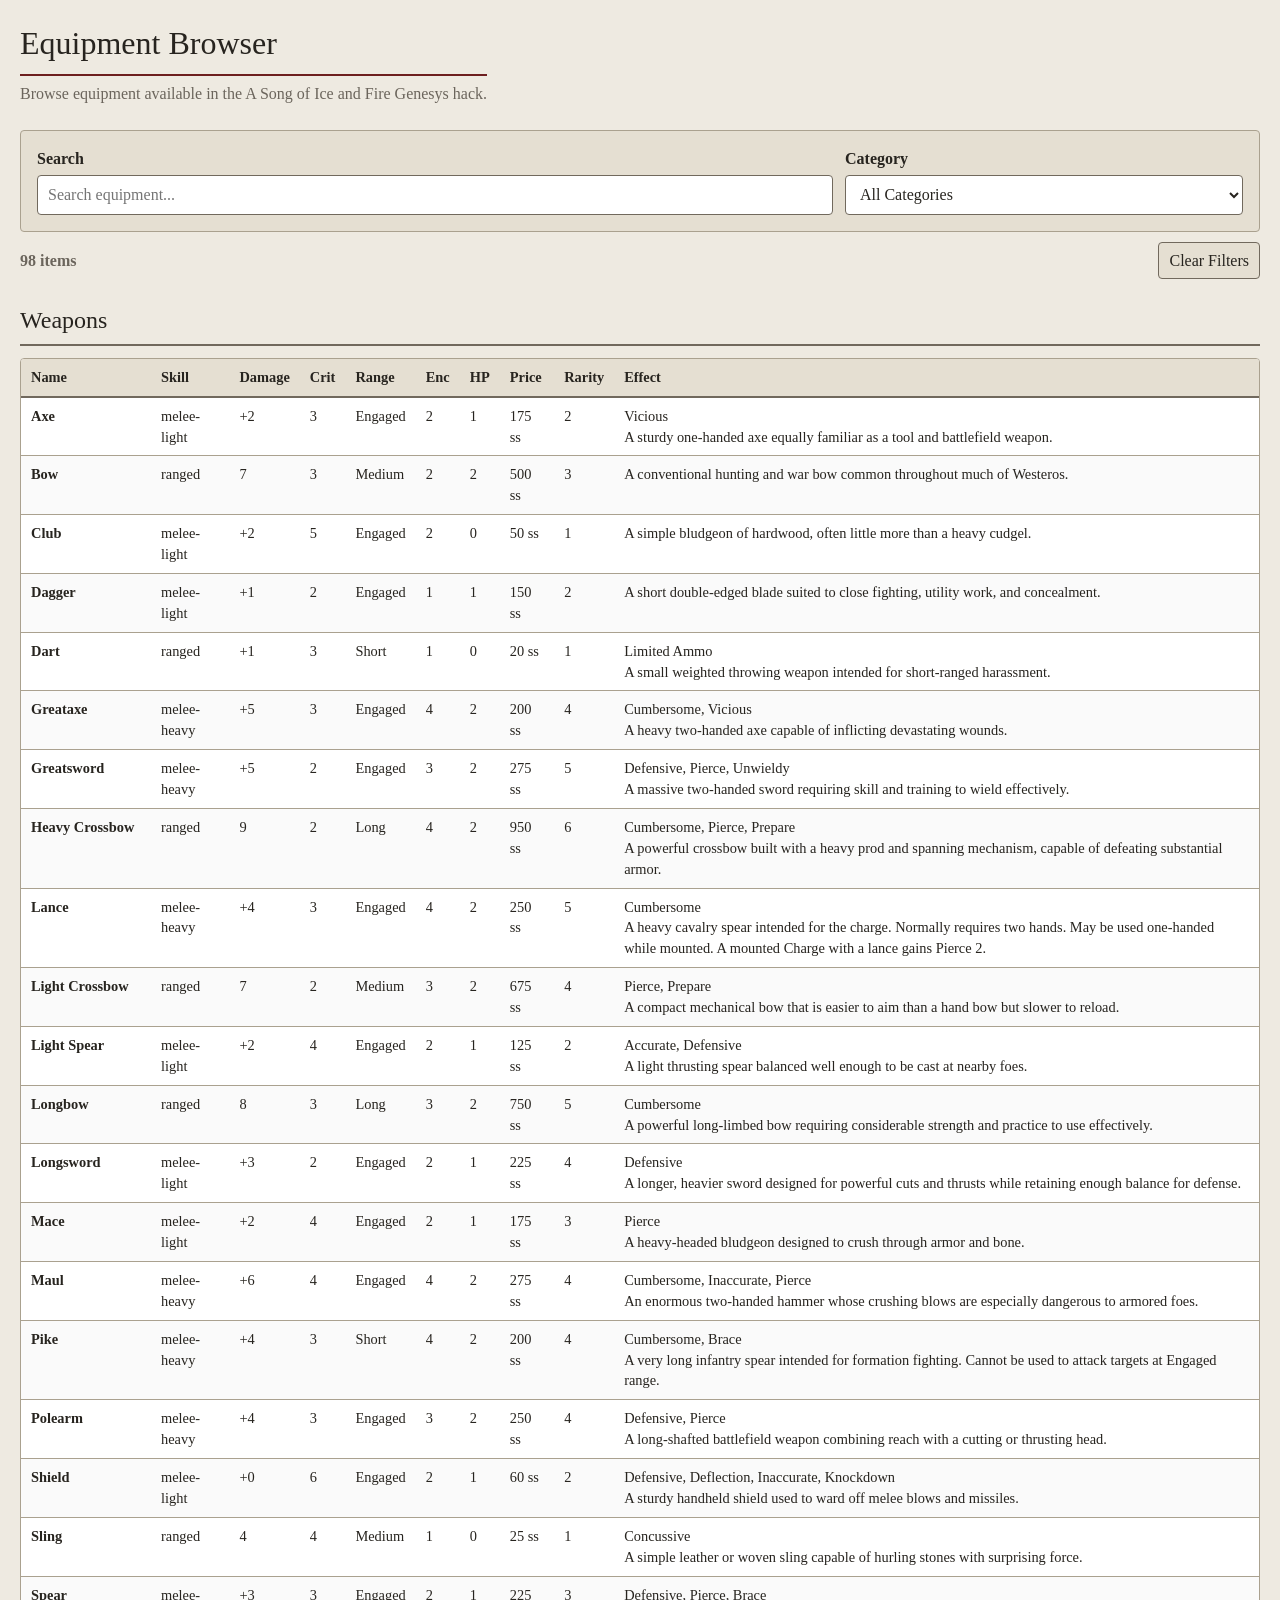
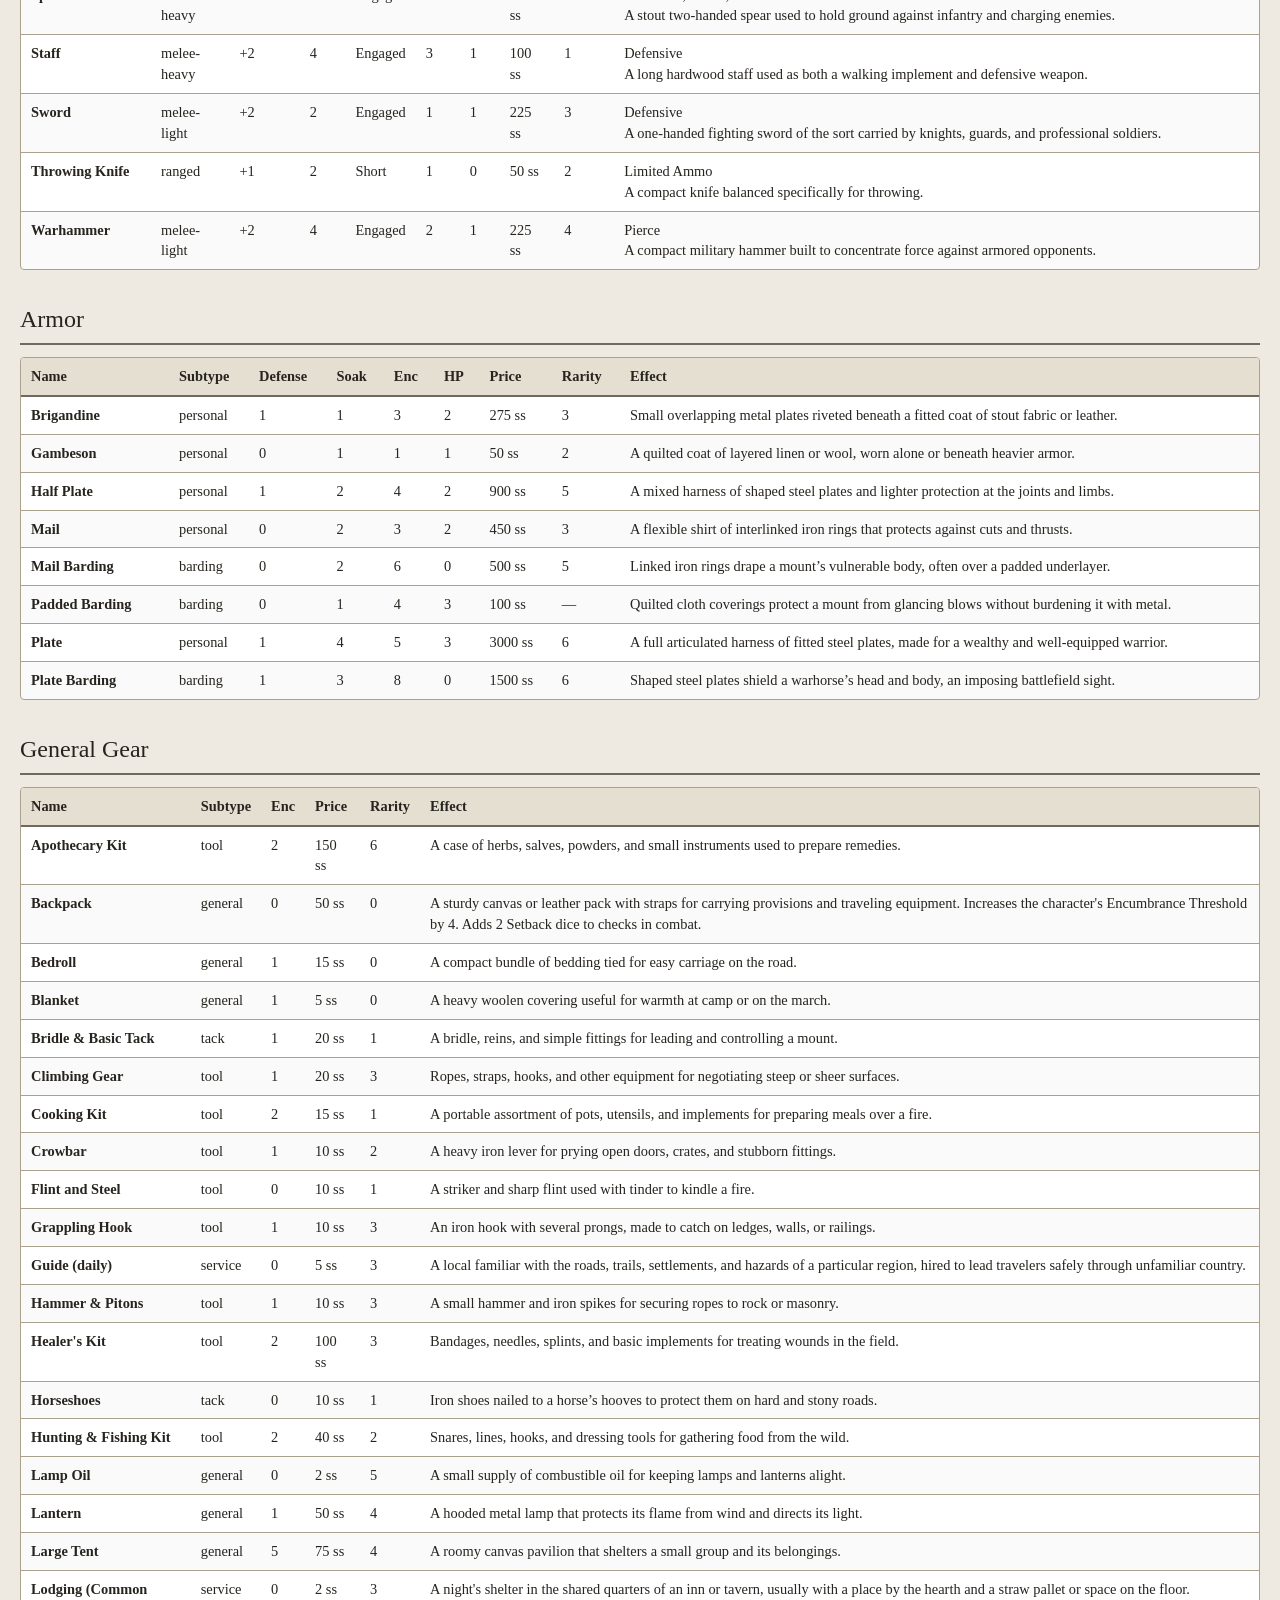
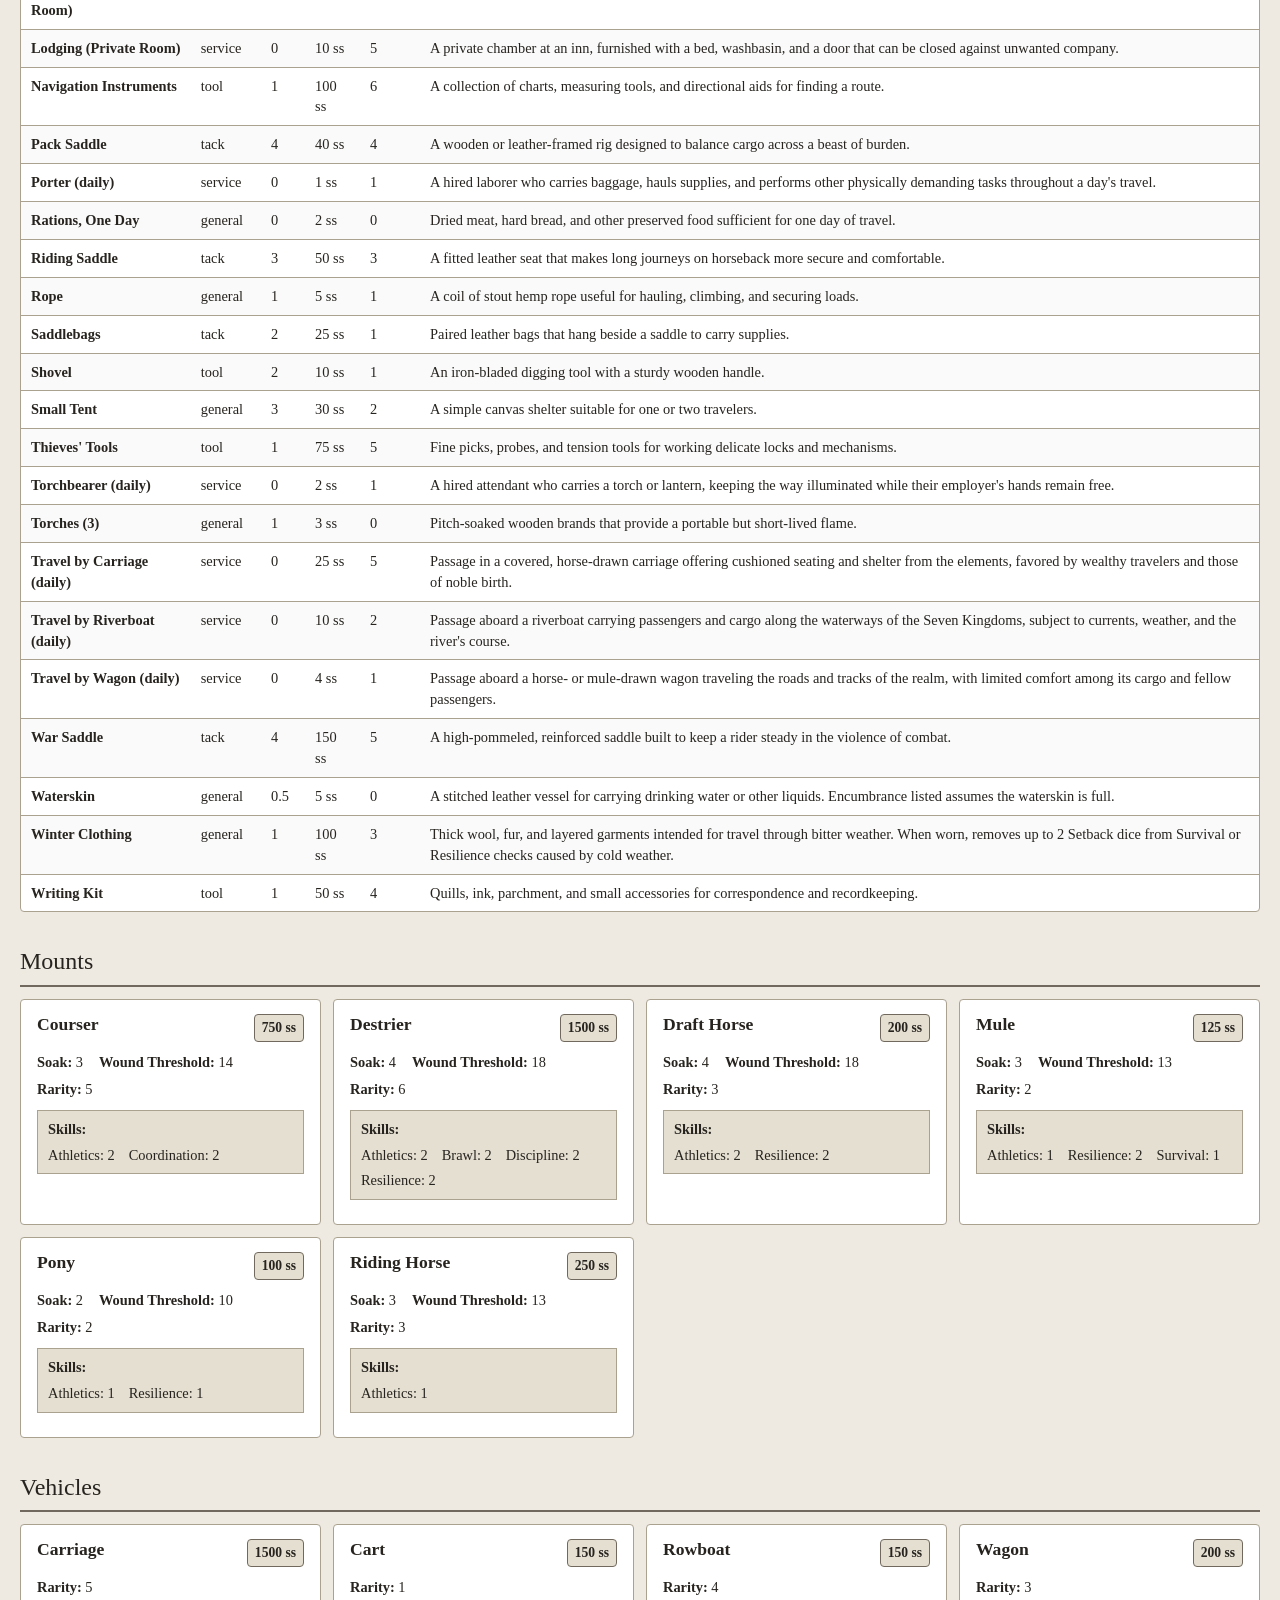
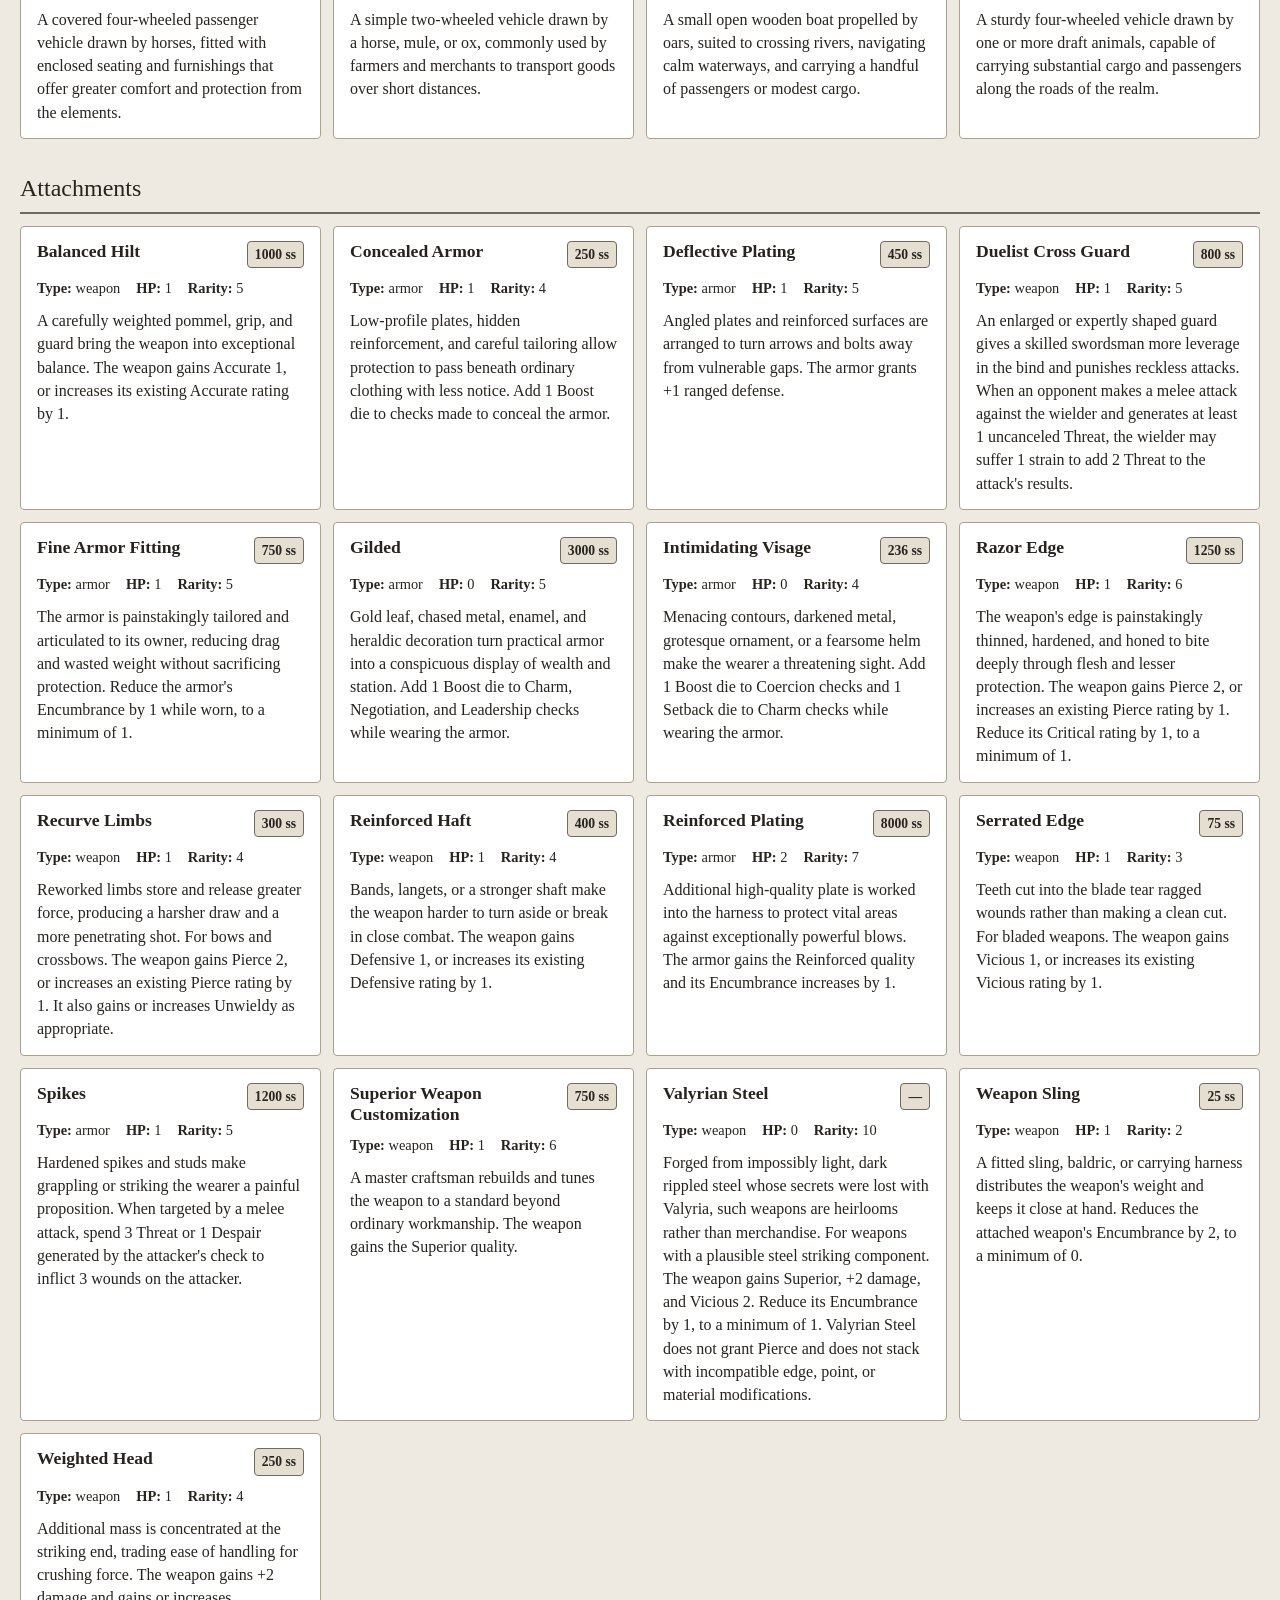
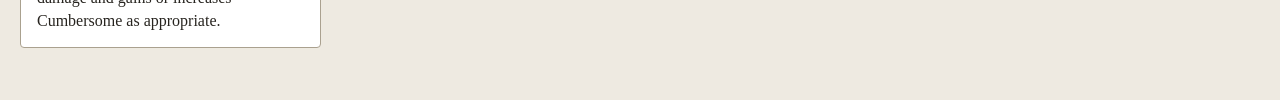
==== equipment.html @ b6f69735 "steal asoiaf" ====
<!DOCTYPE html>
<html lang="en">
<head>
    <meta charset="UTF-8">

    <meta
        name="viewport"
        content="width=device-width, initial-scale=1.0"
    >

    <title>Equipment Browser</title>

    <link
        rel="stylesheet"
        href="css/style.css"
    >
</head>

<body>

    <div id="app">

        <header class="browser-header">
            <div>
                <h1>Equipment Browser</h1>

                <p>
                    Browse equipment available in the
                    A Song of Ice and Fire Genesys hack.
                </p>
            </div>
        </header>


        <main class="equipment-browser">

            <section class="equipment-browser-controls">

                <label class="equipment-search">
                    <span>Search</span>

                    <input
                        id="equipment-search"
                        type="search"
                        placeholder="Search equipment..."
                        autocomplete="off"
                    >
                </label>


                <label>
                    <span>Category</span>

                    <select id="equipment-category-filter">
                        <option value="all">
                            All Categories
                        </option>

                        <option value="weapon">
                            Weapons
                        </option>

                        <option value="armor">
                            Armor
                        </option>

                        <option value="gear">
                            General Gear
                        </option>

                        <option value="mount">
                            Mounts
                        </option>

                        <option value="vehicle">
                            Vehicles
                        </option>

                        <option value="attachment">
                            Attachments
                        </option>
                    </select>
                </label>

            </section>


            <section class="equipment-browser-summary">

                <span id="equipment-result-count"></span>

                <button
                    id="equipment-clear-filters"
                    type="button"
                >
                    Clear Filters
                </button>

            </section>


            <section
                id="equipment-browser-results"
                class="equipment-browser-results"
            >
            </section>

        </main>

    </div>


    <script src="js/data.js"></script>
    <script src="js/equipment-data.js"></script>
    <script src="js/talent-data.js"></script>
    <script src="js/equipment.js"></script>

</body>
</html>
---- css/style.css ----
/* ================================================================
   ASOIAF GENESYS CHARACTER BUILDER
   ================================================================ */

:root {
    --page-bg: #eeeae1;
    --panel-bg: #f8f5ee;
    --panel-alt: #e5dfd2;

    --text: #27241f;
    --text-muted: #6b655c;

    --border: #aaa18f;
    --border-dark: #71695d;

    --accent: #6d1f1f;
    --accent-dark: #491414;

    --disabled-bg: #d8d4cb;
    --disabled-text: #99938a;

    --radius: 4px;
}


/* ================================================================
   BASE
   ================================================================ */

* {
    box-sizing: border-box;
}

body {
    margin: 0;
    padding: 0;

    background: var(--page-bg);
    color: var(--text);

    font-family:
        Georgia,
        "Times New Roman",
        serif;

    line-height: 1.45;
}

button,
input,
select {
    font: inherit;
}

button,
select,
input[type="checkbox"],
input[type="radio"] {
    cursor: pointer;
}

button:disabled,
select:disabled,
input:disabled {
    cursor: not-allowed;
}


/* ================================================================
   PAGE
   ================================================================ */

#app {
    width: min(1400px, 100%);
    margin: 0 auto;
    padding: 20px;
}

.app-header {
    margin-bottom: 18px;
}

.app-header h1 {
    margin: 0 0 4px;
}

.app-header p {
    margin: 0;

    color: var(--text-muted);
}

.builder-layout {
    display: grid;
    grid-template-columns:
        minmax(0, 1fr)
        250px;

    gap: 20px;
    align-items: start;
}

.builder {
    min-width: 0;
}

h1,
h2,
h3 {
    margin-top: 0;
}

h1 {
    margin-bottom: 18px;

    font-size: 2rem;
    font-weight: normal;

    border-bottom: 2px solid var(--accent);
    padding-bottom: 8px;
}

h2 {
    margin-bottom: 16px;

    font-size: 1.5rem;
    font-weight: normal;
}

h3 {
    margin-top: 24px;
    margin-bottom: 10px;

    font-size: 1.1rem;
}

h4,
h5 {
    margin-top: 0;
}

p {
    margin-top: 0;
    margin-bottom: 12px;
}


/* ================================================================
   CHARACTER SUMMARY
   ================================================================ */

#character-summary {
    position: sticky;
    top: 20px;

    border: 1px solid var(--border-dark);
    border-radius: var(--radius);

    background: var(--panel-bg);
}

#character-summary > * {
    margin: 0;
    padding: 10px 12px;
}

#character-summary h2 {
    padding-bottom: 8px;

    border-bottom: 2px solid var(--accent);
}

#character-summary hr {
    height: 1px;

    padding: 0;
    margin: 4px 12px;

    border: 0;
    background: var(--border);
}

#character-summary strong {
    display: block;

    margin-bottom: 2px;

    color: var(--text-muted);

    font-size: 0.72rem;
    font-family: Arial, Helvetica, sans-serif;
    text-transform: uppercase;
    letter-spacing: 0.06em;
}

#character-summary span {
    display: block;
}

#character-name input {
    width: 100%;
    margin-bottom: 0;
}


/* ================================================================
   CREATION NAVIGATION
   ================================================================ */

#creation-nav {
    display: flex;
    flex-wrap: wrap;

    margin-bottom: 18px;

    border-bottom: 2px solid var(--accent);
}

#creation-nav button {
    padding: 9px 14px;

    border: 1px solid var(--border);
    border-bottom: none;

    background: var(--panel-alt);
    color: var(--text);
}

#creation-nav button + button {
    border-left: none;
}

#creation-nav button:hover {
    background: var(--panel-bg);
}

#creation-nav button.active {
    background: var(--accent);
    color: white;

    border-color: var(--accent);
}


/* ================================================================
   MAIN BUILDER PANEL
   ================================================================ */

#builder-content {
    padding: 22px;

    border: 1px solid var(--border);
    border-radius: var(--radius);

    background: var(--panel-bg);
}


/* ================================================================
   STANDARD FORM CONTROLS
   ================================================================ */

label {
    display: block;
}

select,
input[type="text"] {
    width: 100%;
    max-width: 420px;

    margin-top: 4px;
    margin-bottom: 16px;
    padding: 8px 10px;

    border: 1px solid var(--border-dark);
    border-radius: var(--radius);

    background: white;
    color: var(--text);
}

select:focus,
input[type="text"]:focus,
button:focus-visible {
    outline: 2px solid var(--accent);
    outline-offset: 2px;
}

button {
    padding: 7px 10px;

    border: 1px solid var(--border-dark);
    border-radius: var(--radius);

    background: var(--panel-alt);
    color: var(--text);
}

button:hover:not(:disabled) {
    background: var(--accent);
    color: white;

    border-color: var(--accent);
}

button:disabled {
    background: var(--disabled-bg);
    color: var(--disabled-text);

    border-color: var(--border);

    opacity: 0.7;
}


/* ================================================================
   CHARACTERISTICS
   ================================================================ */

.characteristics-list {
    width: 100%;
    max-width: 520px;

    margin: 20px 0;
}

.characteristic-row {
    display: grid;
    grid-template-columns:
        minmax(140px, 1fr)
        42px
        50px
        42px;

    align-items: center;

    min-height: 48px;

    border-bottom: 1px solid var(--border);
}

.characteristic-row:first-child {
    border-top: 1px solid var(--border);
}

.characteristic-name {
    font-weight: bold;
}

.characteristic-value {
    text-align: center;

    font-size: 1.2rem;
    font-weight: bold;
}

.characteristic-increase,
.characteristic-decrease {
    width: 34px;
    height: 34px;

    margin: auto;

    border: 1px solid var(--border-dark);
    border-radius: var(--radius);

    background: var(--panel-alt);
    color: var(--text);

    font-family: Arial, Helvetica, sans-serif;
    font-weight: bold;
}

.characteristic-increase:hover:not(:disabled),
.characteristic-decrease:hover:not(:disabled) {
    background: var(--accent);
    color: white;

    border-color: var(--accent);
}

.characteristic-increase:disabled,
.characteristic-decrease:disabled {
    background: var(--disabled-bg);
    color: var(--disabled-text);

    border-color: var(--border);

    opacity: 0.65;
}

.characteristic-weakness-note {
    color: var(--text-muted);
}

.characteristic-weakness-active {
    width: fit-content;

    padding: 6px 10px;

    border-left: 3px solid var(--accent);

    background: var(--panel-alt);
}

.xp-display {
    margin: 6px 0;
}


/* ================================================================
   THRESHOLD PROFILES
   ================================================================ */

.threshold-profiles {
    display: grid;
    grid-template-columns:
        repeat(3, minmax(160px, 1fr));

    gap: 10px;

    max-width: 720px;
}

.threshold-option {
    display: grid;
    grid-template-columns: auto 1fr;
    column-gap: 8px;
    align-items: start;

    padding: 12px;

    border: 1px solid var(--border);
    border-radius: var(--radius);

    background: white;
}

.threshold-option input {
    grid-row: 1 / 3;

    margin-top: 4px;
}

.threshold-option strong {
    display: block;
}

.threshold-option span {
    color: var(--text-muted);
    font-size: 0.9rem;
}


/* ================================================================
   CAREER
   ================================================================ */

.career-skill-list {
    display: grid;
    grid-template-columns:
        repeat(2, minmax(180px, 1fr));

    gap: 4px 24px;

    max-width: 700px;

    padding-left: 22px;
}

.career-skill-list span {
    color: var(--text-muted);
    font-size: 0.9rem;
}


/* ================================================================
   BACKGROUND
   ================================================================ */

.background-skill-list {
    display: grid;
    grid-template-columns:
        repeat(2, minmax(220px, 1fr));

    gap: 18px;

    max-width: 850px;
}

.background-skill-group {
    padding: 14px;

    border: 1px solid var(--border);
    border-radius: var(--radius);

    background: white;
}

.background-skill-group h3 {
    margin-top: 0;

    padding-bottom: 5px;

    border-bottom: 1px solid var(--border);
}

.background-skill {
    display: grid;
    grid-template-columns:
        22px
        minmax(120px, 1fr)
        auto;

    align-items: center;

    min-height: 34px;

    padding: 3px 0;
}

.background-skill input {
    margin: 0;
}

.background-skill small {
    color: var(--text-muted);
}

.background-skill:has(input:disabled) {
    color: var(--disabled-text);
}

.background-skill:has(input:disabled) small {
    color: var(--disabled-text);
}


/* ================================================================
   OBLIGATION
   ================================================================ */
.obligation-assignment-header {
    display: flex;
    justify-content: space-between;
    gap: 16px;
    align-items: end;

    margin-top: 20px;
    margin-bottom: 12px;
}

.obligation-assignment-header h3 {
    margin: 0 0 4px;
}

.obligation-assignment-header p {
    margin: 0;

    color: var(--text-muted);
}

#obligation-entry-list {
    display: grid;
    gap: 12px;
}

.obligation-entry {
    margin-bottom: 12px;
    padding: 14px;

    border: 1px solid var(--border);
    border-radius: var(--radius);

    background: white;
}

.obligation-entry-top {
    display: grid;
    grid-template-columns:
        minmax(180px, 1fr)
        100px;

    gap: 12px;
}

.obligation-entry select,
.obligation-entry input,
.obligation-entry textarea {
    width: 100%;
    max-width: none;

    margin-top: 4px;
    margin-bottom: 12px;

    padding: 8px 10px;

    border: 1px solid var(--border-dark);
    border-radius: var(--radius);

    background: white;
    color: var(--text);

    font: inherit;
}

.obligation-entry textarea {
    resize: vertical;

    min-height: 80px;
}

.obligation-warning {
    margin-top: 14px;
    padding: 8px 10px;

    border-left: 3px solid var(--accent);

    background: var(--panel-alt);

    font-weight: bold;
}

.obligation-complete {
    margin-top: 14px;

    color: var(--text-muted);
}

.obligation-empty {
    padding: 14px;

    border: 1px dashed var(--border);

    color: var(--text-muted);
}

.obligation-step {
    max-width: 850px;
}

.obligation-summary {
    display: grid;
    grid-template-columns:
        repeat(3, minmax(120px, 1fr));

    gap: 1px;

    margin-bottom: 18px;

    border: 1px solid var(--border);
    background: var(--border);
}

.obligation-summary > * {
    margin: 0;
    padding: 10px 12px;

    background: var(--panel-alt);
}

.solo-character-option {
    display: inline-flex;
    align-items: center;
    gap: 8px;

    margin-bottom: 16px;
}

.obligation-actions {
    display: flex;
    flex-wrap: wrap;
    gap: 8px;

    margin-bottom: 16px;
}

.obligation-choice-list {
    display: grid;
    gap: 8px;

    margin-bottom: 16px;
}

.obligation-choice {
    display: flex;
    justify-content: space-between;
    gap: 12px;
    align-items: center;

    padding: 10px 12px;

    border: 1px solid var(--border);
    border-radius: var(--radius);

    background: white;
}


/* ================================================================
   SKILLS
   ================================================================ */

.skills-step {
    max-width: 100%;
}

.skills-list,
.skill-list {
    display: grid;
    gap: 4px;
}

.skill-row {
    display: grid;
    grid-template-columns:
        minmax(150px, 1.5fr)
        minmax(90px, 0.8fr)
        45px
        42px
        42px;

    align-items: center;

    min-height: 42px;

    padding: 4px 8px;

    border-bottom: 1px solid var(--border);
}

.skill-row:first-child {
    border-top: 1px solid var(--border);
}

.skill-row:nth-child(even) {
    background: rgba(0, 0, 0, 0.02);
}

.skill-name {
    font-weight: bold;
}

.skill-characteristic {
    color: var(--text-muted);
    font-size: 0.9rem;
}

.skill-rank {
    text-align: center;
    font-weight: bold;
}

.skill-increase,
.skill-decrease {
    width: 32px;
    height: 32px;
    padding: 0;
}


/* ================================================================
   TALENTS
   ================================================================ */

.talents-step {
    max-width: 100%;
}


/* ---------------------------------------------------------------
   Talent pyramid
   --------------------------------------------------------------- */

.talent-pyramid-summary {
    display: grid;
    grid-template-columns:
        repeat(5, minmax(110px, 1fr));

    gap: 12px;

    margin-bottom: 24px;
}

.talent-pyramid-tier {
    display: flex;
    flex-direction: column;

    gap: 6px;

    min-width: 0;
}

.talent-pyramid-tier h3 {
    margin: 0 0 2px;
    padding-bottom: 5px;

    text-align: center;

    border-bottom: 2px solid var(--accent);
}

.talent-pyramid-slot {
    display: flex;
    align-items: center;
    justify-content: center;

    min-height: 36px;
    min-width: 0;

    padding: 7px 8px;

    text-align: center;

    border: 1px solid var(--border);
    border-radius: var(--radius);

    font-size: clamp(0.72rem, 1vw, 0.95rem);
    line-height: 1.15;

    overflow-wrap: anywhere;
    word-break: normal;
}

.talent-pyramid-slot-filled {
    background: #b8ffba;

    font-weight: bold;
}

.talent-pyramid-slot-empty {
    background: white;

    border-style: dashed;
}


/* ---------------------------------------------------------------
   Collapsible talent tiers
   --------------------------------------------------------------- */

.talent-tier {
    margin-bottom: 14px;

    border: 1px solid var(--border);
    border-radius: var(--radius);

    background: var(--panel-bg);

    overflow: hidden;
}

.talent-tier-summary {
    display: flex;

    justify-content: space-between;
    align-items: center;

    gap: 12px;

    padding: 10px 12px;

    cursor: pointer;

    background: var(--panel-alt);

    font-size: 1.1rem;
    font-weight: bold;

    user-select: none;
}

.talent-tier-summary:hover {
    background: var(--panel-bg);
}

.talent-tier[open] > .talent-tier-summary {
    border-bottom: 1px solid var(--accent);
}

.talent-tier-summary::marker {
    color: var(--accent);
}

.talent-tier-count {
    color: var(--text-muted);

    font-size: 0.9rem;
    font-weight: normal;
}


/* ---------------------------------------------------------------
   Talent card grid
   --------------------------------------------------------------- */

.talent-list {
    display: grid;
    grid-template-columns:
        repeat(3, minmax(0, 1fr));

    gap: 12px;

    padding: 12px;

    align-items: stretch;
}


/* ---------------------------------------------------------------
   Talent cards
   --------------------------------------------------------------- */

.talent-card {
    display: flex;
    flex-direction: column;

    min-width: 0;
    padding: 14px;

    background: white;

    border: 1px solid var(--border);
    border-radius: var(--radius);
}

.talent-card h3,
.talent-card h4,
.talent-card h5 {
    margin-top: 0;
}

.talent-browser-card-header {
    display: flex;

    justify-content: space-between;
    align-items: baseline;

    gap: 12px;

    margin-bottom: 8px;
}

.talent-browser-card-header h3 {
    margin: 0;
}

.talent-browser-tier-label {
    flex-shrink: 0;

    color: var(--text-muted);

    font-size: 0.9rem;
    font-weight: bold;
}

.talent-browser-meta {
    display: flex;
    flex-wrap: wrap;

    gap: 6px 12px;

    margin-bottom: 8px;

    color: var(--text-muted);

    font-size: 0.9rem;
}

.talent-browser-prerequisites {
    margin-bottom: 8px;

    font-size: 0.9rem;
}

.talent-browser-description {
    margin: 0;

    font-size: 0.9rem;
}


/* ---------------------------------------------------------------
   Purchase / refund controls
   --------------------------------------------------------------- */

.talent-controls {
    display: flex;

    gap: 6px;
    align-items: center;

    margin-top: auto;
    padding-top: 12px;

    border-top: 1px solid var(--border);
}

.talent-controls button {
    min-width: 34px;
}

.talent-card.talent-card-purchased {
    background: #b8ffba;
}


/* ---------------------------------------------------------------
   Responsive talent layout
   --------------------------------------------------------------- */

@media (max-width: 1000px) {
    .talent-list {
        grid-template-columns:
            repeat(2, minmax(0, 1fr));
    }
}

@media (max-width: 800px) {
    .talent-pyramid-summary {
        grid-template-columns:
            repeat(2, minmax(0, 1fr));
    }
}

@media (max-width: 650px) {
    .talent-list {
        grid-template-columns: 1fr;
    }
}

@media (max-width: 500px) {
    .talent-pyramid-summary {
        grid-template-columns: 1fr;
    }
}

/* ================================================================
   EQUIPMENT
   ================================================================ */

.equipment-step {
    display: grid;

    grid-template-columns:
        minmax(0, 1fr)
        280px;

    grid-template-areas:
        "title title"
        "summary summary"
        "package armor"
        "catalog inventory";

    gap: 18px;
    align-items: start;
}

.equipment-step > h2 {
    grid-area: title;

    margin-bottom: 0;
}
/* ------------------------------------------------
   COLLAPSIBLE EQUIPMENT SECTIONS
   ------------------------------------------------ */

.equipment-step details {
    width: 100%;
}

.equipment-step summary {
    padding: 10px 12px;

    cursor: pointer;

    border-bottom: 1px solid var(--border);

    background: var(--panel-alt);

    font-weight: bold;

    user-select: none;
}

.equipment-step summary:hover {
    background: var(--panel-bg);
}

.equipment-step details[open] > summary {
    border-bottom-color: var(--accent);
}

.equipment-section-content {
    padding: 12px;
}

#starting-package-section,
#equipped-armor-section,
#equipment-inventory-section {
    padding: 0;
}

#starting-package-section > details,
#equipped-armor-section > details,
#equipment-inventory-section > details {
    overflow: hidden;

    border-radius: var(--radius);
}

.equipment-catalog-category {
    margin-bottom: 10px;

    border: 1px solid var(--border);
    border-radius: var(--radius);

    background: white;

    overflow: hidden;
}

.equipment-catalog-category > summary {
    font-size: 1.05rem;
}

.equipment-catalog-category > .equipment-section-content {
    padding-top: 4px;
}

/* ------------------------------------------------
   EQUIPMENT SUMMARY
   ------------------------------------------------ */

.equipment-summary {
    grid-area: summary;

    display: grid;
    grid-template-columns:
        repeat(3, minmax(120px, 1fr));

    gap: 1px;

    border: 1px solid var(--border);
    background: var(--border);
}

.equipment-summary p {
    margin: 0;
    padding: 8px 10px;

    background: var(--panel-alt);
}

.equipment-summary strong {
    display: block;

    color: var(--text-muted);

    font-family: Arial, Helvetica, sans-serif;
    font-size: 0.72rem;
    text-transform: uppercase;
    letter-spacing: 0.05em;
}


/* ------------------------------------------------
   STARTING PACKAGE
   ------------------------------------------------ */

#starting-package-section {
    grid-area: package;

    padding: 14px;

    border: 1px solid var(--border);
    border-radius: var(--radius);

    background: white;
}

#starting-package-section h3,
#starting-package-section h4 {
    margin-top: 0;
}

#starting-package-section ul {
    margin: 10px 0 14px;
    padding-left: 22px;
}


/* ------------------------------------------------
   EQUIPPED ARMOR
   ------------------------------------------------ */

#equipped-armor-section {
    grid-area: armor;

    padding: 14px;

    border: 1px solid var(--border);
    border-radius: var(--radius);

    background: white;
}

#equipped-armor-section h3 {
    margin-top: 0;
}

#equipped-armor-section select {
    width: 100%;
    margin-bottom: 10px;
}


/* ------------------------------------------------
   INVENTORY
   ------------------------------------------------ */

#equipment-inventory-section {
    grid-area: inventory;

    position: sticky;
    top: 20px;

    max-height: calc(100vh - 40px);
    overflow-y: auto;

    padding: 14px;

    border: 1px solid var(--border-dark);
    border-radius: var(--radius);

    background: var(--panel-alt);
}

#equipment-inventory-section h3 {
    margin-top: 0;
}

.equipment-inventory {
    display: grid;
    gap: 8px;
}

.equipment-inventory-row {
    padding: 10px;

    border: 1px solid var(--border);
    border-radius: var(--radius);

    background: white;
}

.equipment-inventory-name {
    margin-bottom: 4px;
}

.equipment-inventory-details {
    margin-bottom: 8px;

    color: var(--text-muted);
    font-size: 0.85rem;
}

.equipment-inventory-row label {
    display: inline-flex;
    gap: 6px;
    align-items: center;

    margin-right: 8px;
    margin-bottom: 8px;

    font-family: Arial, Helvetica, sans-serif;
    font-size: 0.85rem;
}

.equipment-inventory-row button {
    width: 100%;
}


/* ------------------------------------------------
   CATALOG
   ------------------------------------------------ */

#equipment-catalog-section {
    grid-area: catalog;

    min-width: 0;
}

#equipment-catalog-section > h3 {
    margin-top: 0;
}

.equipment-catalog-category {
    margin-bottom: 24px;
}

.equipment-catalog-category > h5 {
    margin: 18px 0 8px;

    color: var(--text-muted);

    font-family: Arial, Helvetica, sans-serif;
    font-size: 0.8rem;
    text-transform: uppercase;
    letter-spacing: 0.06em;
}

.equipment-catalog-card {
    display: grid;
    grid-template-columns:
        minmax(140px, 1.1fr)
        minmax(200px, 2fr)
        auto;

    column-gap: 12px;
    row-gap: 4px;
    align-items: center;

    padding: 8px 10px;

    border-bottom: 1px solid var(--border);
}

.equipment-catalog-card:first-of-type {
    border-top: 1px solid var(--border);
}

.equipment-catalog-card h5 {
    margin: 0;

    font-size: 1rem;
}

.equipment-catalog-card p {
    margin: 0;

    font-size: 0.85rem;
}

.equipment-catalog-card p:nth-of-type(2),
.equipment-catalog-card p:nth-of-type(3) {
    color: var(--text-muted);
}

.equipment-catalog-card button {
    grid-column: 3;
    grid-row: 1 / span 4;

    min-width: 64px;
}


/* ================================================================
   RESPONSIVE
   ================================================================ */

@media (max-width: 1100px) {

    .builder-layout {
        grid-template-columns:
            minmax(0, 1fr)
            220px;
    }

    .equipment-step {
        grid-template-columns:
            minmax(0, 1fr)
            240px;
    }

    .equipment-catalog-card {
        grid-template-columns:
            minmax(120px, 1fr)
            minmax(160px, 1.5fr)
            auto;
    }
}


@media (max-width: 1000px) {

    .equipment-step {
        grid-template-columns: 1fr;

        grid-template-areas:
            "title"
            "summary"
            "package"
            "armor"
            "inventory"
            "catalog";
    }

    .equipment-summary {
        grid-template-columns:
            repeat(2, minmax(0, 1fr));
    }

    #equipment-inventory-section {
        position: static;

        max-height: none;
    }

    .equipment-catalog-card {
        grid-template-columns:
            minmax(140px, 1fr)
            minmax(180px, 2fr)
            auto;
    }
}


@media (max-width: 850px) {

    .builder-layout {
        grid-template-columns: 1fr;
    }

    #character-summary {
        position: static;

        display: grid;
        grid-template-columns:
            repeat(3, 1fr);

        grid-row: 1;
    }

    .builder {
        grid-row: 2;
    }

    #character-summary h2,
    #character-name {
        grid-column: 1 / -1;
    }

    #character-summary hr {
        display: none;
    }

    .threshold-profiles {
        grid-template-columns: 1fr;
    }

    .background-skill-list {
        grid-template-columns: 1fr;
    }


    .equipment-step {
        grid-template-columns: 1fr;

        grid-template-areas:
            "title"
            "summary"
            "package"
            "armor"
            "inventory"
            "catalog";
    }

    .equipment-summary {
        grid-template-columns:
            repeat(2, 1fr);
    }

    #equipment-inventory-section {
        position: static;

        max-height: none;
    }
}


@media (max-width: 560px) {

    #app {
        padding: 10px;
    }

    #builder-content {
        padding: 15px;
    }

    #character-summary {
        grid-template-columns:
            repeat(2, 1fr);
    }

    #creation-nav {
        display: grid;
        grid-template-columns:
            repeat(2, 1fr);
    }

    #creation-nav button,
    #creation-nav button + button {
        border: 1px solid var(--border);
    }

    .characteristic-row {
        grid-template-columns:
            minmax(100px, 1fr)
            38px
            42px
            38px;
    }

    .career-skill-list {
        grid-template-columns: 1fr;
    }

    .obligation-summary {
        grid-template-columns: 1fr;
    }

    .skill-row {
        grid-template-columns:
            minmax(120px, 1fr)
            42px
            36px
            36px;
    }

    .skill-characteristic {
        display: none;
    }


    .talent-controls {
        justify-content: flex-start;
    }

    .equipment-summary {
        grid-template-columns: 1fr;
    }

    .equipment-catalog-card {
        grid-template-columns: 1fr;
        gap: 5px;

        padding: 12px 8px;
    }

    .equipment-catalog-card button {
        grid-column: 1;
        grid-row: auto;

        width: 100%;
        margin-top: 6px;
    }

   .obligation-assignment-header {
          display: block;
      }
      
      .obligation-assignment-header button {
          width: 100%;
          margin-top: 10px;
      }
      
      .obligation-entry-top {
          grid-template-columns: 1fr;
      }
}

/* ============================================================
   TALENT BROWSER
   ============================================================ */

.browser-header {
    display: flex;
    justify-content: space-between;
    align-items: flex-end;
    gap: 24px;
    margin-bottom: 24px;
}

.browser-header h1 {
    margin-bottom: 6px;
}

.browser-header p {
    margin: 0;
    color: var(--text-muted);
}


/* ------------------------------------------------------------
   FILTERS
   ------------------------------------------------------------ */

.talent-browser-controls {
    display: grid;
    grid-template-columns:
        minmax(240px, 2fr)
        minmax(120px, 0.7fr)
        minmax(220px, 1.3fr)
        minmax(140px, 0.8fr);
    gap: 12px;
    align-items: end;

    padding: 16px;
    margin-bottom: 10px;

    background: var(--panel-alt);
    border: 1px solid var(--border);
    border-radius: var(--radius);
}

.talent-browser-controls label {
    display: flex;
    flex-direction: column;
    gap: 5px;
}

.talent-browser-controls label > span {
    font-weight: bold;
}

.talent-browser-controls input,
.talent-browser-controls select {
    width: 100%;
    max-width: none;
    height: 40px;

    margin: 0;
    padding: 8px 10px;

    border: 1px solid var(--border-dark);
    border-radius: var(--radius);

    background: white;
    color: var(--text);
    font: inherit;
}


/* ------------------------------------------------------------
   RESULTS SUMMARY
   ------------------------------------------------------------ */

.talent-browser-summary {
    display: flex;
    justify-content: space-between;
    align-items: center;
    gap: 12px;

    margin-bottom: 24px;
}

#talent-result-count {
    color: var(--text-muted);
    font-weight: bold;
}

#talent-clear-filters {
    padding: 6px 10px;
}


/* ------------------------------------------------------------
   TIERS
   ------------------------------------------------------------ */

.talent-browser-tier {
    margin-bottom: 32px;
}

.talent-browser-tier > h2 {
    margin: 0 0 12px;
    padding-bottom: 6px;

    border-bottom: 2px solid var(--border-dark);
}


/* ------------------------------------------------------------
   TALENT GRID
   ------------------------------------------------------------ */

.talent-browser-grid {
    display: grid;
    grid-template-columns:
        repeat(
            auto-fill,
            minmax(300px, 1fr)
        );
    gap: 12px;
}


/* ------------------------------------------------------------
   TALENT CARDS
   ------------------------------------------------------------ */

.talent-browser-card {
    display: flex;
    flex-direction: column;

    padding: 14px 16px;

    background: white;
    border: 1px solid var(--border);
    border-radius: var(--radius);
}

.talent-browser-card-header {
    display: flex;
    justify-content: space-between;
    align-items: flex-start;
    gap: 12px;

    margin-bottom: 8px;
}

.talent-browser-card-header h3 {
    margin: 0;
    line-height: 1.2;
}

.talent-browser-tier-label {
    flex: 0 0 auto;

    padding: 3px 7px;

    border: 1px solid var(--border-dark);
    border-radius: var(--radius);

    background: var(--panel-alt);

    font-size: 0.8rem;
    font-weight: bold;
    white-space: nowrap;
}


/* ------------------------------------------------------------
   TALENT METADATA
   ------------------------------------------------------------ */

.talent-browser-meta {
    display: flex;
    flex-wrap: wrap;
    gap: 6px 14px;

    margin-bottom: 10px;

    color: var(--text-muted);
    font-size: 0.9rem;
}

.talent-browser-meta span + span {
    padding-left: 14px;
    border-left: 1px solid var(--border);
}


/* ------------------------------------------------------------
   PREREQUISITES
   ------------------------------------------------------------ */

.talent-browser-prerequisites {
    margin-bottom: 8px;

    font-size: 0.9rem;
}


/* ------------------------------------------------------------
   DESCRIPTION
   ------------------------------------------------------------ */

.talent-browser-description {
    margin: 0;

    line-height: 1.45;
}


/* ------------------------------------------------------------
   EMPTY RESULTS
   ------------------------------------------------------------ */

.talent-browser-empty {
    padding: 24px;

    border: 1px dashed var(--border);
    border-radius: var(--radius);

    color: var(--text-muted);
    text-align: center;
}


/* ============================================================
   TALENT BROWSER — RESPONSIVE
   ============================================================ */

@media (max-width: 1000px) {

    .talent-browser-controls {
        grid-template-columns:
            repeat(2, minmax(0, 1fr));
    }

}


@media (max-width: 650px) {

    .browser-header {
        display: block;
    }

    .talent-browser-controls {
        grid-template-columns: 1fr;
    }

    .talent-browser-summary {
        align-items: flex-start;
    }

    .talent-browser-grid {
        grid-template-columns: 1fr;
    }

    .talent-browser-card-header {
        gap: 8px;
    }

}


/* ================================================================
   EQUIPMENT BROWSER
   ================================================================ */

.equipment-browser {
    width: 100%;
}


/* ------------------------------------------------
   FILTERS
   ------------------------------------------------ */

.equipment-browser-controls {
    display: grid;
    grid-template-columns:
        minmax(240px, 2fr)
        minmax(180px, 1fr);

    gap: 12px;
    align-items: end;

    padding: 16px;
    margin-bottom: 10px;

    border: 1px solid var(--border);
    border-radius: var(--radius);

    background: var(--panel-alt);
}

.equipment-browser-controls label {
    display: flex;
    flex-direction: column;
    gap: 5px;
}

.equipment-browser-controls label > span {
    font-weight: bold;
}

.equipment-browser-controls input,
.equipment-browser-controls select {
    width: 100%;
    max-width: none;
    height: 40px;

    margin: 0;
    padding: 8px 10px;

    border: 1px solid var(--border-dark);
    border-radius: var(--radius);

    background: white;
    color: var(--text);

    font: inherit;
}


/* ------------------------------------------------
   RESULTS SUMMARY
   ------------------------------------------------ */

.equipment-browser-summary {
    display: flex;
    justify-content: space-between;
    align-items: center;
    gap: 12px;

    margin-bottom: 24px;
}

#equipment-result-count {
    color: var(--text-muted);
    font-weight: bold;
}

#equipment-clear-filters {
    padding: 6px 10px;
}


/* ------------------------------------------------
   CATEGORY SECTIONS
   ------------------------------------------------ */

.equipment-browser-category {
    margin-bottom: 32px;
}

.equipment-browser-category > h2 {
    margin: 0 0 12px;
    padding-bottom: 6px;

    border-bottom: 2px solid var(--border-dark);
}


/* ------------------------------------------------
   TABLES
   ------------------------------------------------ */

.equipment-browser-table-wrap {
    width: 100%;
    overflow-x: auto;

    border: 1px solid var(--border);
    border-radius: var(--radius);

    background: white;
}

.equipment-browser-table {
    width: 100%;

    border-collapse: collapse;

    font-size: 0.9rem;
}

.equipment-browser-table th {
    padding: 8px 10px;

    border-bottom: 2px solid var(--border-dark);

    background: var(--panel-alt);

    text-align: left;
    white-space: nowrap;
}

.equipment-browser-table td {
    padding: 8px 10px;

    border-bottom: 1px solid var(--border);

    vertical-align: top;
}

.equipment-browser-table tbody tr:last-child td {
    border-bottom: none;
}

.equipment-browser-table tbody tr:nth-child(even) {
    background: rgba(0, 0, 0, 0.02);
}

.equipment-browser-table tbody tr:hover {
    background: var(--panel-bg);
}

.equipment-browser-name {
    min-width: 130px;

    font-weight: bold;
}

.equipment-browser-table th:last-child,
.equipment-browser-table td:last-child {
    min-width: 220px;
}


/* ------------------------------------------------
   CARDS
   ------------------------------------------------ */

.equipment-browser-card-grid {
    display: grid;
    grid-template-columns:
        repeat(
            auto-fill,
            minmax(300px, 1fr)
        );

    gap: 12px;
}

.equipment-browser-card {
    padding: 14px 16px;

    border: 1px solid var(--border);
    border-radius: var(--radius);

    background: white;
}

.equipment-browser-card-header {
    display: flex;
    justify-content: space-between;
    align-items: flex-start;
    gap: 12px;

    margin-bottom: 10px;
}

.equipment-browser-card-header h3 {
    margin: 0;

    line-height: 1.2;
}

.equipment-browser-price {
    flex: 0 0 auto;

    padding: 3px 7px;

    border: 1px solid var(--border-dark);
    border-radius: var(--radius);

    background: var(--panel-alt);

    font-size: 0.85rem;
    font-weight: bold;
    white-space: nowrap;
}


/* ------------------------------------------------
   CARD STATS
   ------------------------------------------------ */

.equipment-browser-stat-line {
    display: flex;
    flex-wrap: wrap;
    gap: 6px 16px;

    margin-bottom: 10px;

    font-size: 0.9rem;
}

.equipment-browser-stat-line > span {
    white-space: nowrap;
}

.equipment-browser-object-stats {
    display: flex;
    flex-wrap: wrap;
    gap: 5px 14px;

    margin-bottom: 10px;
    padding: 8px 10px;

    border: 1px solid var(--border);

    background: var(--panel-alt);

    font-size: 0.9rem;
}

.equipment-browser-object-stats > strong {
    width: 100%;
}

.equipment-browser-object-stats > span {
    white-space: nowrap;
}


/* ------------------------------------------------
   DESCRIPTION
   ------------------------------------------------ */

.equipment-browser-description {
    margin: 0;

    line-height: 1.45;
}


/* ------------------------------------------------
   EMPTY RESULTS
   ------------------------------------------------ */

.equipment-browser-empty {
    padding: 24px;

    border: 1px dashed var(--border);
    border-radius: var(--radius);

    color: var(--text-muted);
    text-align: center;
}


/* ================================================================
   EQUIPMENT BROWSER — RESPONSIVE
   ================================================================ */

@media (max-width: 850px) {

    .equipment-browser-controls {
        grid-template-columns: 1fr 1fr;
    }

}


@media (max-width: 560px) {

    .equipment-browser-controls {
        grid-template-columns: 1fr;
    }

    .equipment-browser-summary {
        align-items: flex-start;
    }

    .equipment-browser-card-grid {
        grid-template-columns: 1fr;
    }

    .equipment-browser-card-header {
        gap: 8px;
    }

}

/* REPORT */
.summary-report-control {
    margin-top: 16px;
    padding-top: 12px;

    border-top: 1px solid var(--border);
}

.summary-report-control button {
    width: 100%;
}
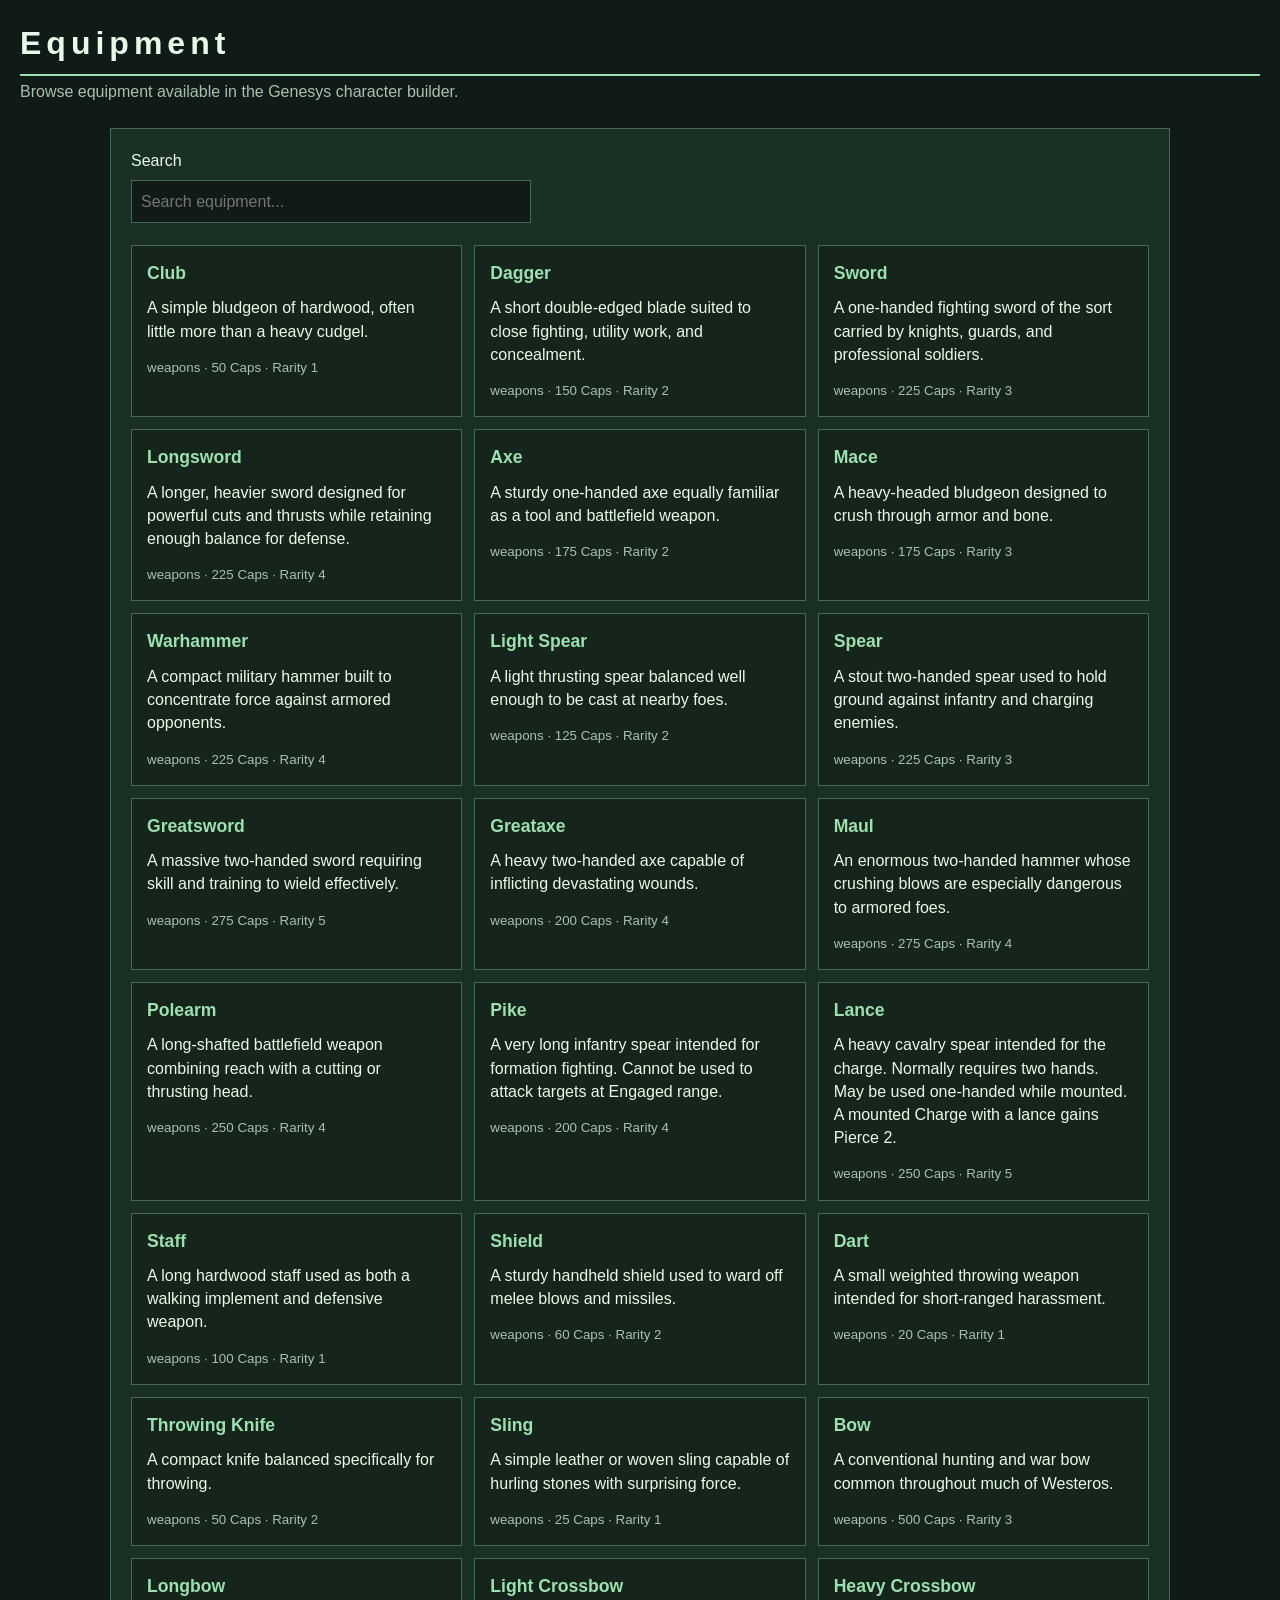
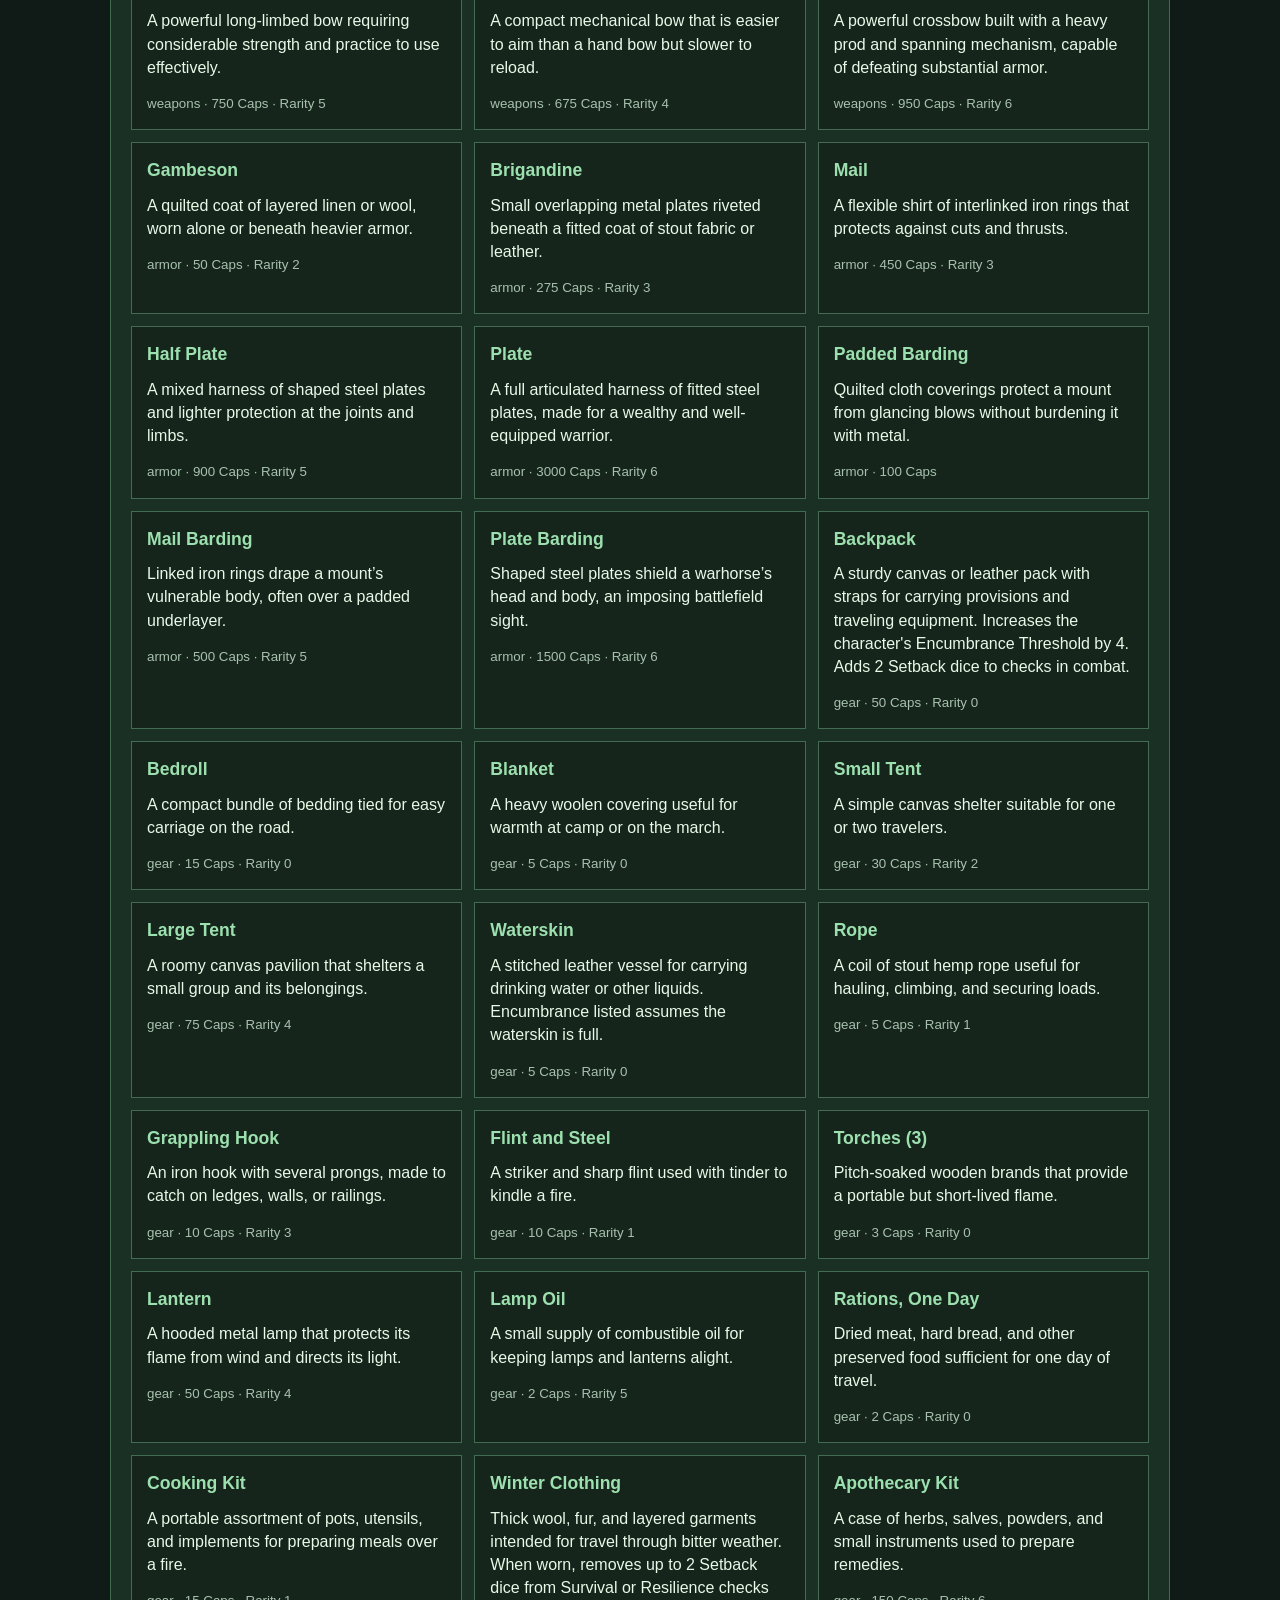
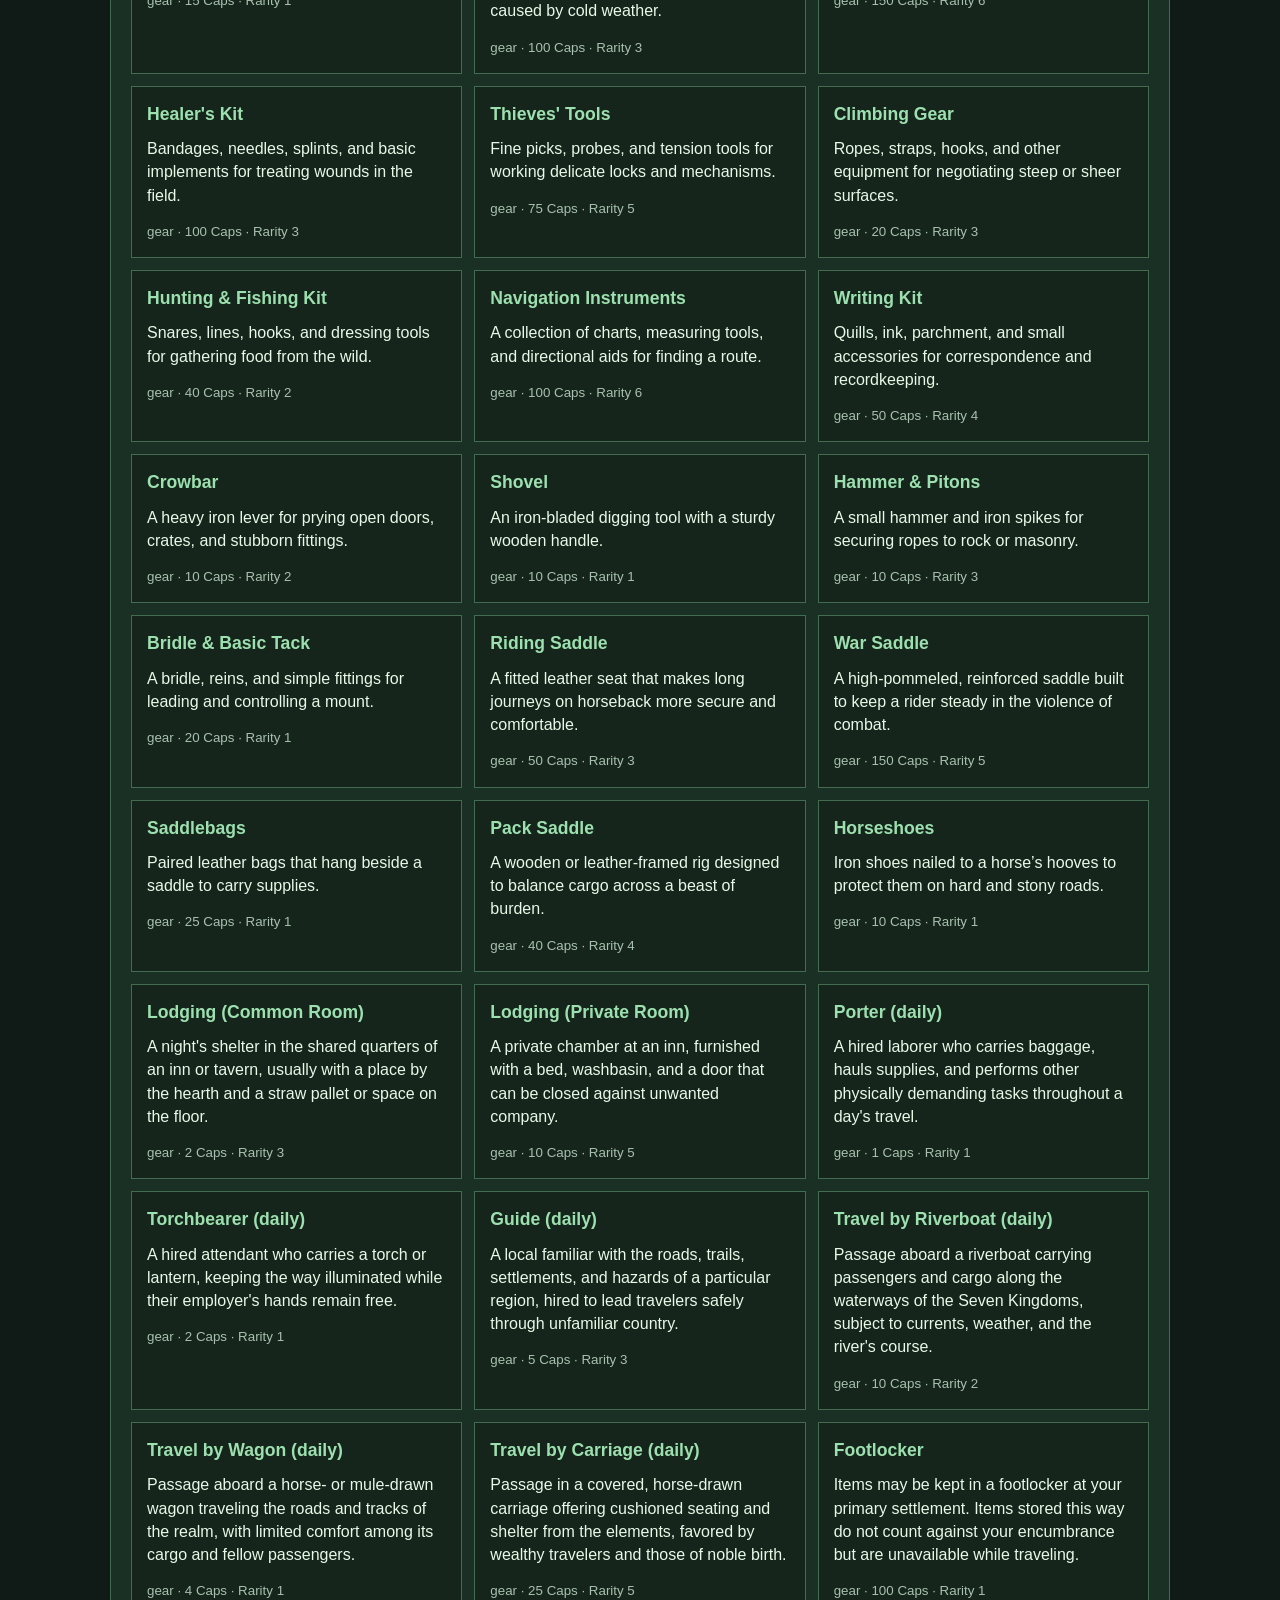
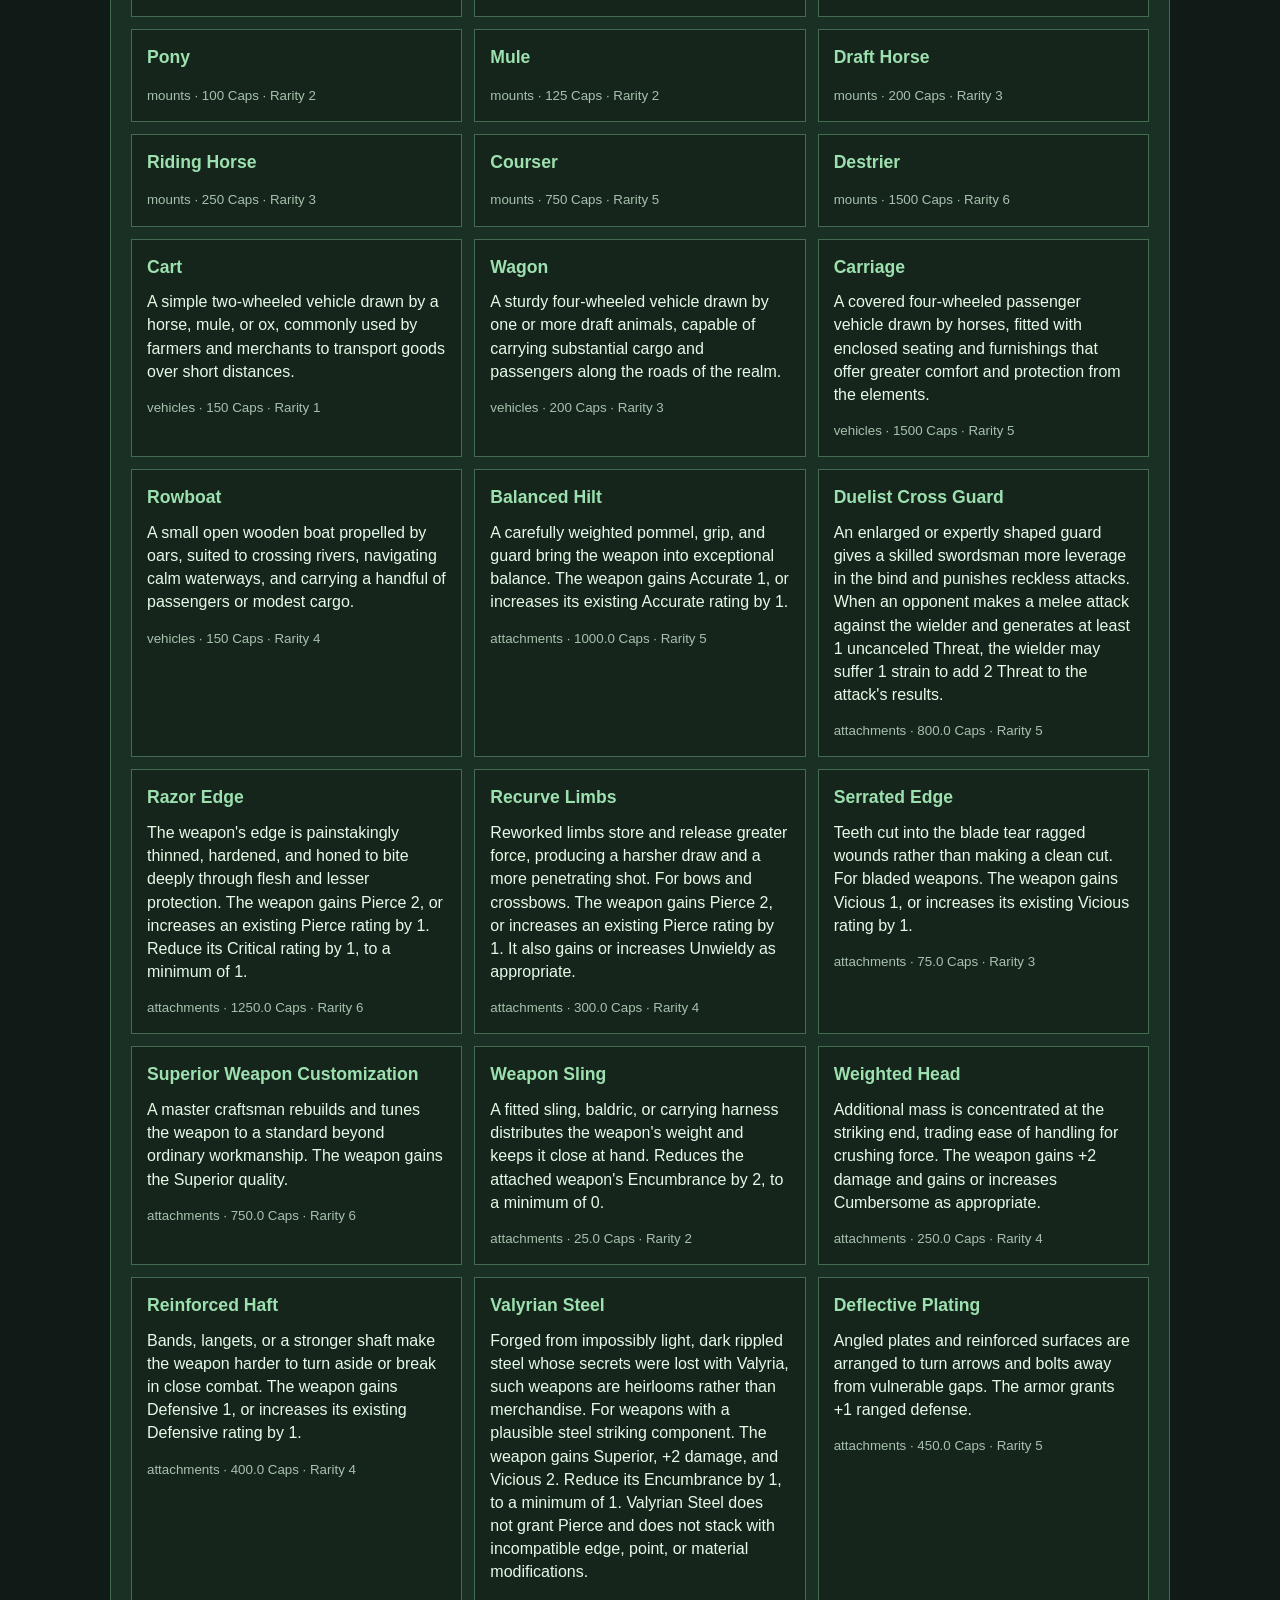
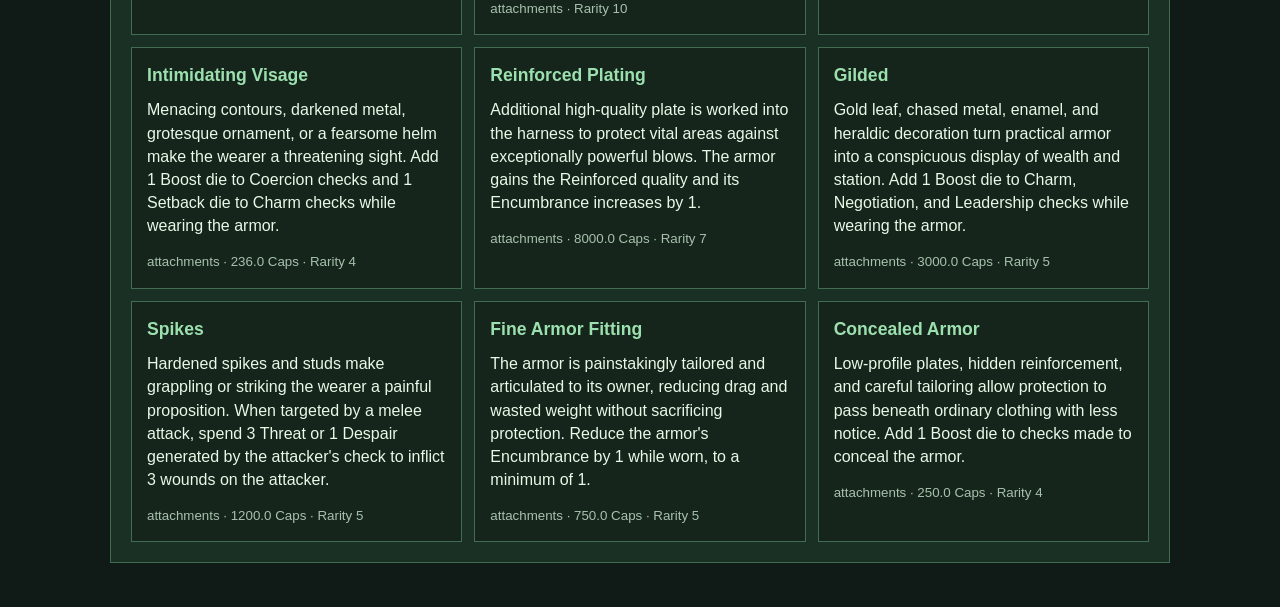
==== commit 633475be: "name refactor! please work" ====
--- a/equipment.html
+++ b/equipment.html
@@ -1,119 +1,3 @@
 <!DOCTYPE html>
-<html lang="en">
-<head>
-    <meta charset="UTF-8">
-
-    <meta
-        name="viewport"
-        content="width=device-width, initial-scale=1.0"
-    >
-
-    <title>Equipment Browser</title>
-
-    <link
-        rel="stylesheet"
-        href="css/style.css"
-    >
-</head>
-
-<body>
-
-    <div id="app">
-
-        <header class="browser-header">
-            <div>
-                <h1>Equipment Browser</h1>
-
-                <p>
-                    Browse equipment available in the
-                    A Song of Ice and Fire Genesys hack.
-                </p>
-            </div>
-        </header>
-
-
-        <main class="equipment-browser">
-
-            <section class="equipment-browser-controls">
-
-                <label class="equipment-search">
-                    <span>Search</span>
-
-                    <input
-                        id="equipment-search"
-                        type="search"
-                        placeholder="Search equipment..."
-                        autocomplete="off"
-                    >
-                </label>
-
-
-                <label>
-                    <span>Category</span>
-
-                    <select id="equipment-category-filter">
-                        <option value="all">
-                            All Categories
-                        </option>
-
-                        <option value="weapon">
-                            Weapons
-                        </option>
-
-                        <option value="armor">
-                            Armor
-                        </option>
-
-                        <option value="gear">
-                            General Gear
-                        </option>
-
-                        <option value="mount">
-                            Mounts
-                        </option>
-
-                        <option value="vehicle">
-                            Vehicles
-                        </option>
-
-                        <option value="attachment">
-                            Attachments
-                        </option>
-                    </select>
-                </label>
-
-            </section>
-
-
-            <section class="equipment-browser-summary">
-
-                <span id="equipment-result-count"></span>
-
-                <button
-                    id="equipment-clear-filters"
-                    type="button"
-                >
-                    Clear Filters
-                </button>
-
-            </section>
-
-
-            <section
-                id="equipment-browser-results"
-                class="equipment-browser-results"
-            >
-            </section>
-
-        </main>
-
-    </div>
-
-
-    <script src="js/data.js"></script>
-    <script src="js/equipment-data.js"></script>
-    <script src="js/talent-data.js"></script>
-    <script src="js/equipment.js"></script>
-
-</body>
-</html>
+<html lang="en"><head><meta charset="UTF-8"><meta name="viewport" content="width=device-width,initial-scale=1.0"><title>Equipment Browser</title><link rel="stylesheet" href="css/style.css"></head>
+<body data-catalog="equipment"><main id="app"><header class="app-header"><h1>Equipment</h1><p>Browse equipment available in the Genesys character builder.</p></header><div class="catalog-browser"><label>Search <input type="search" id="catalog-query" placeholder="Search equipment..."></label><section id="catalog-results"></section></div></main><script src="js/catalog.js"></script></body></html>
--- a/css/style.css
+++ b/css/style.css
@@ -1,5 +1,5 @@
 /* ================================================================
-   ASOIAF GENESYS CHARACTER BUILDER
+   GENESYS CHARACTER BUILDER
    ================================================================ */
 
 :root {
@@ -2170,4 +2170,286 @@
 
 .summary-report-control button {
     width: 100%;
-}+}
+
+/* CHARACTER CREATION THEME AND OVERRIDES */
+/* Character creation styles and theme. */
+:root { --page-bg:#101a17; --panel-bg:#1b3025; --panel-alt:#15251b; --text:#e7f9e7; --text-muted:#a8c1ae; --border:#426b51; --border-dark:#568568; --accent:#9de0af; --accent-dark:#568568; --disabled-bg:#16231c; --disabled-text:#708575; }
+body {font-family:Arial,sans-serif;}
+.app-header h1 {font-weight:800;letter-spacing:5px;}
+#creation-nav button:disabled {opacity:.42;}
+#character-summary input {width:100%;min-width:0;background:#102018;color:#e7f9e7;border:1px solid #568568;padding:8px;}
+#character-summary p {overflow-wrap:anywhere;}
+.origin-grid {display:grid;grid-template-columns:repeat(auto-fit,minmax(160px,1fr));gap:10px;margin:18px 0;}
+.origin-option {background:#1b3025;border:1px solid #568568;border-radius:4px;padding:16px 12px;color:#e7f9e7;text-align:left;min-height:75px;}
+.origin-option small {display:block;color:#a8c1ae;font-size:11px;margin-top:7px;}
+.origin-option.selected {border:2px solid #9de0af;}
+.origin-option:disabled {opacity:.44;cursor:not-allowed;}
+.special-build-list {display:grid;gap:7px;margin:16px 0;}
+.special-build-row {display:grid;grid-template-columns:minmax(0,1fr) 75px 185px;align-items:center;gap:12px;padding:12px;background:#1b3025;border:1px solid #426b51;border-radius:3px;}
+.special-build-row strong {font-size:17px;color:#9de0af;letter-spacing:2px;}
+.special-build-row small {display:block;color:#a8c1ae;font-size:11px;}
+.special-score {text-align:center;font-weight:800;font-size:26px;color:#e7f9e7;}
+.rank-controls {display:flex;gap:8px;align-items:center;justify-content:flex-end;}
+.rank-controls button {width:32px;height:32px;padding:0;font-size:20px;}
+.rank-controls span {min-width:58px;text-align:center;font-size:12px;white-space:nowrap;}
+.luck-note {color:#a8c1ae;font-size:12px;}
+@media(max-width:720px){.special-build-row{grid-template-columns:minmax(0,1fr) 45px 130px;gap:5px;padding:8px}.rank-controls{gap:3px}.rank-controls span{min-width:45px;}}
+
+/* Luck appears as the seventh SPECIAL value without rank controls. */
+.luck-build-row .luck-controls { visibility:hidden; }
+
+/* Three aligned zones: left skill, centered radio cluster, right rank/purchase. */
+.skill-pick-grid {
+  display:grid;
+  grid-template-columns:minmax(115px,1fr) minmax(150px,1fr) minmax(132px,1fr);
+  column-gap:12px;
+  align-items:center;
+}
+.skill-group-header {
+  margin:18px 0 6px;
+  padding:0 10px 7px;
+  border-bottom:1px solid #568568;
+  align-items:end;
+}
+.skill-group-heading {margin:0;align-self:end;color:#9de0af;font-size:17px;line-height:20px;}
+.skill-choice-columns {
+  display:grid;
+  grid-template-columns:repeat(3,52px);
+  justify-content:center;
+  align-items:center;
+  min-width:0;
+}
+.skill-right-columns {
+  display:grid;
+  grid-template-columns:50px 76px;
+  justify-content:end;
+  align-items:center;
+  column-gap:10px;
+  min-width:0;
+}
+.skill-column-head {position:relative;height:53px;display:flex;align-items:flex-end;justify-content:center;min-width:0;text-align:center;}
+.skill-column-label {font-size:12px;font-weight:bold;color:#9de0af;line-height:20px;white-space:nowrap;}
+.skill-pick-count {position:absolute;top:0;left:0;right:0;font-size:10px;font-weight:normal;color:#e7f9e7;line-height:12px;}
+.skill-pick-row {background:#1b3025;border:1px solid #426b51;padding:7px 10px;margin-bottom:4px;min-height:47px;}
+.skill-name {display:flex;align-items:baseline;gap:5px;white-space:nowrap;min-width:0;}
+.skill-name strong {font-size:13px;}
+.skill-stat {color:#a8c1ae;font-size:10px;white-space:nowrap;}
+.skill-rank {font-size:20px;font-weight:bold;text-align:center;}
+.skill-radio {display:flex;justify-content:center;align-items:center;margin:0;}
+.skill-radio input {width:17px;height:17px;accent-color:#9de0af;cursor:pointer;}
+.skill-radio input:disabled {cursor:not-allowed;opacity:.45;}
+.skill-purchase {display:flex;gap:5px;justify-content:center;}
+.skill-purchase button {padding:0;width:32px;height:30px;font-size:18px;}
+.visually-hidden {position:absolute!important;width:1px;height:1px;overflow:hidden;clip:rect(0,0,0,0);white-space:nowrap;}
+@media(max-width:770px){
+  .skill-pick-grid {grid-template-columns:minmax(95px,1fr) minmax(123px,1fr) minmax(107px,1fr);column-gap:5px;}
+  .skill-choice-columns {grid-template-columns:repeat(3,41px);}
+  .skill-right-columns {grid-template-columns:35px 65px;column-gap:5px;}
+  .skill-group-header,.skill-pick-row {padding-left:4px;padding-right:4px;}
+  .skill-column-label {font-size:10px;}
+  .skill-pick-count {font-size:9px;}
+  .skill-purchase {gap:3px;}
+  .skill-purchase button {width:28px;}
+  .skill-group-heading {font-size:15px;}
+}
+
+/* Original ASOIAF Talents page layout, adapted only to Fallout's palette. */
+.talents-section .talent-pyramid-summary {grid-template-columns:repeat(5,minmax(0,1fr));}
+.talents-section .talent-pyramid-slot-filled {background:#294f37;color:#e7f9e7;border-color:#9de0af;}
+.talents-section .talent-pyramid-slot-empty {background:#102018;border-color:#568568;}
+.talents-section .talent-card {background:#1b3025;color:#e7f9e7;}
+.talents-section .talent-card.talent-card-purchased {background:#294f37;border-color:#9de0af;}
+.talents-section .talent-card h4 {color:#9de0af;}
+.talents-section .talent-metadata {color:#a8c1ae;font-size:.9rem;margin-bottom:8px;}
+.talents-section .talent-description {white-space:pre-wrap;overflow-wrap:anywhere;}
+.talents-section .talent-prerequisites {color:#a8c1ae;font-size:.9rem;}
+.talents-section .talent-controls button {padding:7px 11px;}
+.perk-error{color:#f8b2a6}
+@media(max-width:700px){.talents-section .talent-pyramid-summary{grid-template-columns:repeat(5,minmax(0,1fr));gap:4px}.talents-section .talent-pyramid-slot{padding:4px 2px;font-size:10px;min-height:29px;}}
+
+/* Equipment stage: original ASOIAF equipment layout, with Fallout colors. */
+.equipment-step {grid-template-columns:minmax(0,1fr) 280px;}
+.equipment-step .equipment-catalog-category,
+.equipment-step .equipment-inventory-row,
+.equipment-step #starting-package-section,
+.equipment-step #equipped-armor-section,
+.equipment-step #equipment-inventory-section {background:#1b3025;color:#e7f9e7;border-color:#426b51;}
+.equipment-step .equipment-summary p {background:#1b3025;color:#e7f9e7;}
+.equipment-step .equipment-section-content {color:#e7f9e7;}
+.equipment-step .equipment-catalog-card h5 {color:#9de0af;}
+.equipment-step .equipment-catalog-card p {overflow-wrap:anywhere;}
+.equipment-step #equipped-armor-select,
+.equipment-step select[data-equipment-armor] {background:#102018;color:#e7f9e7;border:1px solid #568568;padding:6px;}
+.equipment-step .equipment-inventory-row button {width:100%;}
+@media(max-width:900px){.equipment-step{grid-template-columns:minmax(0,1fr);grid-template-areas:'title' 'summary' 'package' 'armor' 'inventory' 'catalog';}.equipment-step #equipment-inventory-section{position:static;max-height:none;}}
+@media(max-width:520px){.equipment-step .equipment-summary{grid-template-columns:repeat(2,minmax(0,1fr));}.equipment-step .equipment-catalog-card{grid-template-columns:minmax(0,1fr) auto;}.equipment-step .equipment-catalog-card button{grid-column:2;grid-row:1 / span 4;}}
+
+/* Roll20-style inventory containers */
+.equipment-container {border:1px solid #568568;background:#14281c;margin:12px 0;padding:10px;border-radius:4px;}
+.equipment-container-header{display:flex;align-items:center;gap:12px;flex-wrap:wrap;margin-bottom:10px;}
+.equipment-container-header>label:first-child{flex:1;min-width:110px;}
+.equipment-container-header input[type=text]{width:100%;box-sizing:border-box;}
+.equipment-container-header button{margin-left:auto;}
+.equipment-container select,.equipment-container input[type=text]{background:#102018;color:#e7f9e7;border:1px solid #568568;padding:5px;}
+.equipment-container .equipment-inventory-row{margin-top:6px;}
+
+
+/* Responsive builder frame: do not let summary content set the main track width. */
+.builder-layout { width:100%; min-width:0; grid-template-columns:minmax(0,1fr) minmax(0,250px); }
+.builder-layout > .builder,
+.builder-layout > #character-summary,
+#builder-content { min-width:0; max-width:100%; }
+#character-summary { width:100%; overflow-wrap:anywhere; }
+
+/* Skills: use the available builder width up to a comfortable reading width. */
+.skills-table { width:100%; max-width:550px; margin:0 auto; min-width:0; }
+.skills-table .skill-pick-grid { width:100%; min-width:0; }
+.skills-table .skill-pick-grid { grid-template-columns:minmax(125px,1fr) minmax(156px,1fr) minmax(136px,1fr); }
+.skills-table .skill-name { min-width:0; flex-wrap:wrap; }
+
+/* When the main builder and summary stack, let the builder fill the entire track. */
+@media (max-width:850px) {
+  .builder-layout { grid-template-columns:minmax(0,1fr); }
+  .builder-layout > .builder { width:100%; }
+  #character-summary { grid-template-columns:repeat(3,minmax(0,1fr)); }
+}
+@media (max-width:600px) {
+  .skills-table .skill-pick-grid { grid-template-columns:minmax(100px,1fr) 126px 101px; column-gap:4px; }
+  .skills-table .skill-choice-columns { grid-template-columns:repeat(3,42px); }
+  .skills-table .skill-right-columns { grid-template-columns:32px 65px; column-gap:4px; }
+  .skills-table .skill-pick-row,
+  .skills-table .skill-group-header { padding-left:4px; padding-right:4px; }
+  .skills-table .skill-purchase button {width:29px;}
+  .skills-table .skill-column-label {font-size:10px;}
+  #character-summary {grid-template-columns:repeat(2,minmax(0,1fr));}
+}
+@media (max-width:420px) {
+  .skills-table {overflow-x:auto;}
+  .skills-table .skill-pick-grid {min-width:340px;}
+}
+
+/* Responsive equipment catalog: independent of nested inventory and page grid widths. */
+.equipment-step, .equipment-step > *,
+#equipment-catalog-section, .equipment-catalog-category,
+.equipment-catalog-category .equipment-section-content { min-width:0; max-width:100%; }
+@media (max-width:1100px) {
+  .equipment-step { grid-template-columns:minmax(0,1fr); grid-template-areas:"title" "summary" "package" "armor" "inventory" "catalog"; }
+  .equipment-step #equipment-inventory-section { position:static; max-height:none; }
+  .equipment-step .equipment-catalog-card {
+    grid-template-columns:minmax(0,1fr) minmax(0,1.4fr);
+    min-width:0; max-width:100%;
+  }
+  .equipment-step .equipment-catalog-card button {
+    grid-column:2;
+    grid-row:auto;
+    justify-self:end;
+    max-width:100%;
+  }
+}
+@media (max-width:580px) {
+  .equipment-step .equipment-catalog-card { grid-template-columns:minmax(0,1fr); }
+  .equipment-step .equipment-catalog-card button { grid-column:1; grid-row:auto; justify-self:stretch; width:100%; }
+}
+
+/* Full-width SPECIAL builder consistent with the Skills interface. */
+.special-build-list { width:100%; max-width:550px; margin:16px auto; min-width:0; }
+.special-build-row strong { letter-spacing:0; }
+
+/* Origin rule summary, driven by origins.csv. */
+.origin-details { margin:14px 0; }
+.origin-modifiers { display:flex; flex-wrap:wrap; gap:12px; font-weight:700; color:#9de0af; margin:0 0 10px; }
+.origin-resources { display:flex; flex-wrap:wrap; gap:22px; margin-bottom:16px; font-weight:700; }
+.origin-abilities { display:grid; gap:12px; }
+.origin-ability strong { display:block; margin-bottom:4px; color:#9de0af; }
+.origin-option { min-height:54px; }
+
+/* Equipment introduction spans both columns without displacing named grid areas. */
+.equipment-step {grid-template-areas:"title title" "intro intro" "summary summary" "package armor" "catalog inventory";}
+.equipment-step > .equipment-intro {grid-area:intro;margin:0;min-width:0;}
+@media(max-width:1000px) {
+  .equipment-step {grid-template-areas:"title" "intro" "summary" "package" "armor" "inventory" "catalog";}
+}
+
+/* Skills and SPECIAL: constrain the entire step, not just its interior list.
+   Keep full available width below 550px and center wider panels. */
+#builder-content:has(.skills-table),
+#builder-content:has(.special-build-list) {
+  box-sizing:border-box;
+  width:100%;
+  max-width:594px; /* 550px content + 22px padding on each side */
+  margin-left:auto;
+  margin-right:auto;
+}
+#builder-content .skills-table,
+#builder-content .special-build-list {
+  box-sizing:border-box;
+  width:100%;
+  max-width:550px;
+  margin-left:auto;
+  margin-right:auto;
+}
+/* Preserve the approved left/center/right skill layout without shrinking
+   radio groups or collapsing the header independently of the rows. */
+#builder-content .skills-table .skill-pick-grid {
+  grid-template-columns:minmax(125px,1fr) minmax(170px,1fr) minmax(136px,1fr);
+}
+#builder-content .skills-table .skill-choice-columns {
+  grid-template-columns:repeat(3,52px);
+  justify-content:center;
+}
+#builder-content .skills-table .skill-right-columns {
+  grid-template-columns:50px 76px;
+  column-gap:10px;
+  justify-content:end;
+}
+@media(max-width:650px) {
+  #builder-content .skills-table {overflow-x:auto;}
+  #builder-content .skills-table .skill-pick-grid {min-width:420px;}
+}
+
+/* REVIEW — read-only character record */
+.review-step {max-width:100%;min-width:0;display:grid;gap:15px;}
+.review-step > p {margin:0;}
+.review-step details {min-width:0;border:1px solid #496f57;border-radius:4px;background:#15271e;}
+.review-step details > summary {cursor:pointer;padding:12px 14px;color:#a4e0b5;font-weight:bold;font-size:15px;}
+.review-section {padding:8px 14px 16px;min-width:0;}
+.review-overview {display:flex;align-items:center;justify-content:space-between;gap:15px;padding:15px;background:#1b3426;border:1px solid #6b9e7a;border-radius:4px;}
+.review-overview h3,.review-overview p {margin:0;}
+.review-overview > div:last-child {display:grid;text-align:right;gap:3px;}
+.review-overview small,.review-resources small {display:block;color:#a8bdb1;}
+.review-resources {display:grid;grid-template-columns:repeat(3,minmax(0,1fr));gap:10px;}
+.review-resources > div {text-align:center;background:#1b3426;border:1px solid #4d755d;padding:12px 5px;}
+.review-resources strong {display:block;font-size:20px;}
+.review-special {display:grid;grid-template-columns:repeat(7,minmax(0,1fr));gap:6px;}
+.review-special > div {min-width:0;text-align:center;background:#1b3426;padding:8px 2px;display:grid;gap:5px;}
+.review-special span,.review-special small {color:#b7dbc1;}
+.review-special strong {font-size:22px;}
+.review-special small {font-size:10px;overflow-wrap:anywhere;}
+.review-stats {display:grid;grid-template-columns:repeat(2,minmax(0,1fr));gap:8px;margin:13px 0;}
+.review-stats > div,.review-skill {display:flex;align-items:center;justify-content:space-between;gap:8px;padding:6px 9px;background:#1b3426;min-width:0;}
+.review-skill-group h4 {margin:15px 0 6px;}
+.review-skill-grid {display:grid;grid-template-columns:repeat(2,minmax(0,1fr));gap:5px;}
+.review-skill small {margin-left:6px;color:#a4b7a8;}
+.review-skill em {margin-left:5px;color:#b9e6bb;font-size:11px;}
+.review-cards {display:grid;grid-template-columns:repeat(auto-fit,minmax(180px,1fr));gap:10px;}
+.review-cards article {border:1px solid #426b52;padding:10px;background:#203629;}
+.review-cards article small {display:block;margin:5px 0;}
+.review-cards article p {margin:6px 0 0;white-space:pre-line;}
+.review-container {border-bottom:1px solid #425d48;padding:6px 0;}
+.review-container h4 {margin:5px 0;}
+.review-container h4 small {font-weight:normal;margin-left:10px;}
+.review-container p {margin:7px 0;}
+.review-validation button {margin-left:10px;}
+.review-valid {color:#a4e0b5;}
+.review-io {display:flex;align-items:center;flex-wrap:wrap;gap:12px;}
+.review-io > button,.review-load,.review-validation button {background:#2a5136;color:#e8ffeb;border:1px solid #80c997;border-radius:3px;padding:9px 14px;cursor:pointer;font-weight:600;}
+.review-load {position:relative;overflow:hidden;}
+.review-load input[type=file] {position:absolute;width:1px;height:1px;opacity:0;pointer-events:none;}
+.review-io #review-file-message {flex-basis:100%;margin:0;}
+@media(max-width:650px){.review-special {grid-template-columns:repeat(4,minmax(0,1fr));}.review-skill-grid,.review-stats {grid-template-columns:1fr;}}
+
+/* Standalone equipment and perk browsers */
+.catalog-browser{max-width:1060px;margin:24px auto;padding:20px;background:var(--panel-bg);border:1px solid var(--border)}
+.catalog-browser input{display:block;width:100%;max-width:400px;margin:8px 0 22px;padding:9px;background:var(--page-bg);color:var(--text);border:1px solid var(--border)}
+#catalog-results{display:grid;grid-template-columns:repeat(auto-fit,minmax(min(100%,290px),1fr));gap:12px}.catalog-card{padding:15px;background:var(--panel-alt);border:1px solid var(--border);min-width:0}.catalog-card h3{margin-top:0;color:var(--accent)}.catalog-card p{overflow-wrap:anywhere}.catalog-card small{color:var(--text-muted)}
